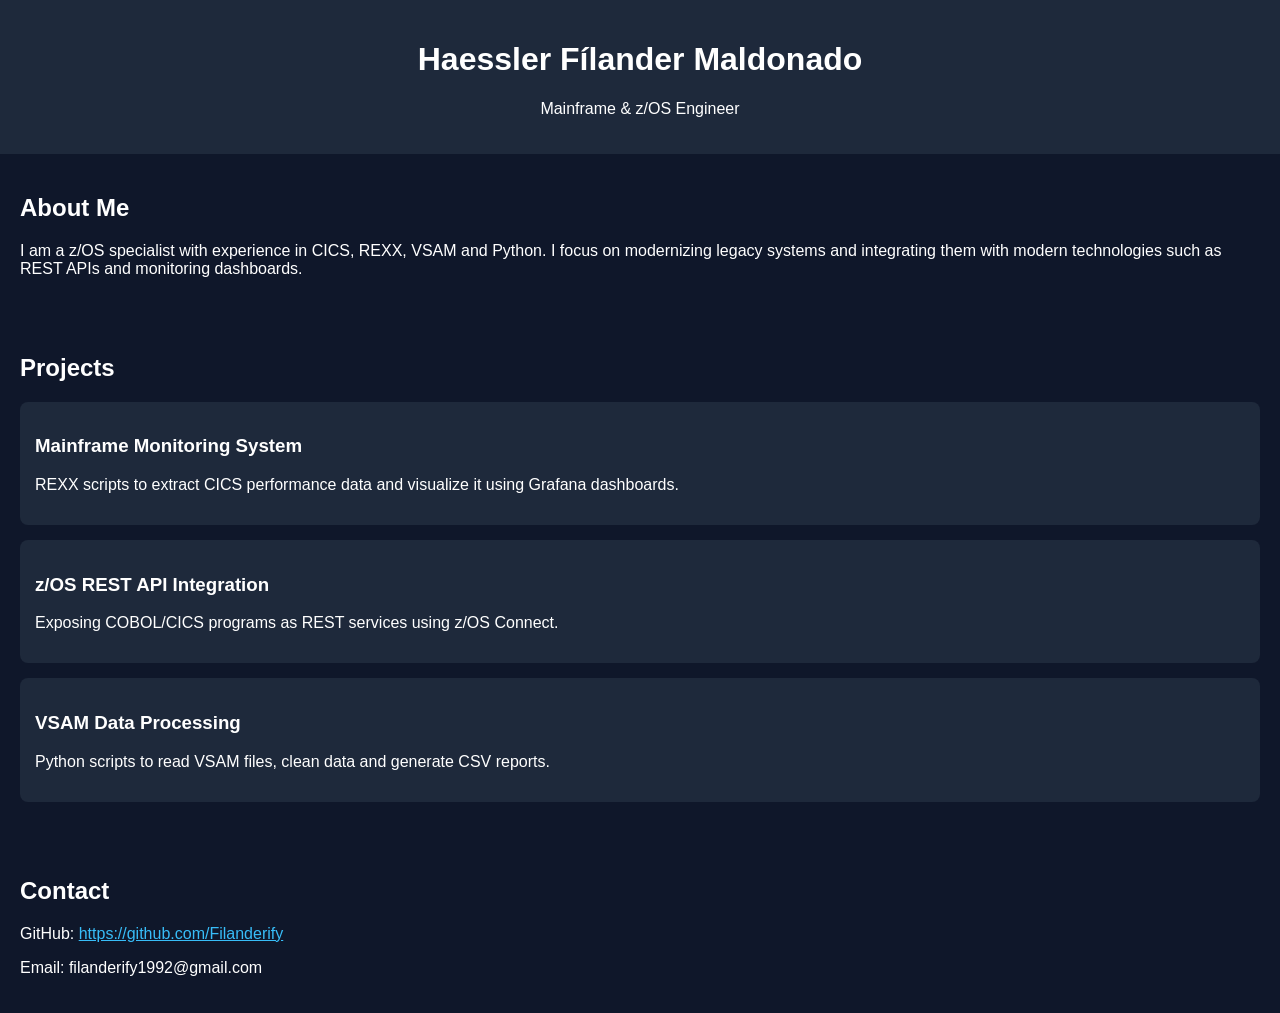
==== index.html @ f47b25b8 "First Version of portafilio" ====
<!DOCTYPE html>
<html lang="en">
<head>
  <meta charset="UTF-8">
  <title>Mainframe Portfolio</title>
  <link rel="stylesheet" href="style.css">
</head>
<body>

<header>
  <h1>Haessler Fílander Maldonado</h1>
  <p>Mainframe & z/OS Engineer</p>
</header>

<section>
  <h2>About Me</h2>
  <p>
    I am a z/OS specialist with experience in CICS, REXX, VSAM and Python. 
    I focus on modernizing legacy systems and integrating them with modern technologies such as REST APIs and monitoring dashboards.
  </p>
</section>

<section>
  <h2>Projects</h2>

  <div class="project">
    <h3>Mainframe Monitoring System</h3>
    <p>REXX scripts to extract CICS performance data and visualize it using Grafana dashboards.</p>
  </div>

  <div class="project">
    <h3>z/OS REST API Integration</h3>
    <p>Exposing COBOL/CICS programs as REST services using z/OS Connect.</p>
  </div>

  <div class="project">
    <h3>VSAM Data Processing</h3>
    <p>Python scripts to read VSAM files, clean data and generate CSV reports.</p>
  </div>
</section>

<section>
  <h2>Contact</h2>
  <p>GitHub: <a href="https://github.com/Filanderify">https://github.com/Filanderify</a></p>
  <p>Email: filanderify1992@gmail.com</p>
</section>

</body>
</html>
---- style.css ----
body {
  font-family: Arial, sans-serif;
  background: #0f172a;
  color: white;
  margin: 0;
}

header {
  background: #1e293b;
  padding: 20px;
  text-align: center;
}

section {
  padding: 20px;
}

.project {
  background: #1e293b;
  padding: 15px;
  margin-bottom: 15px;
  border-radius: 8px;
}
a {
  color: #38bdf8;
}
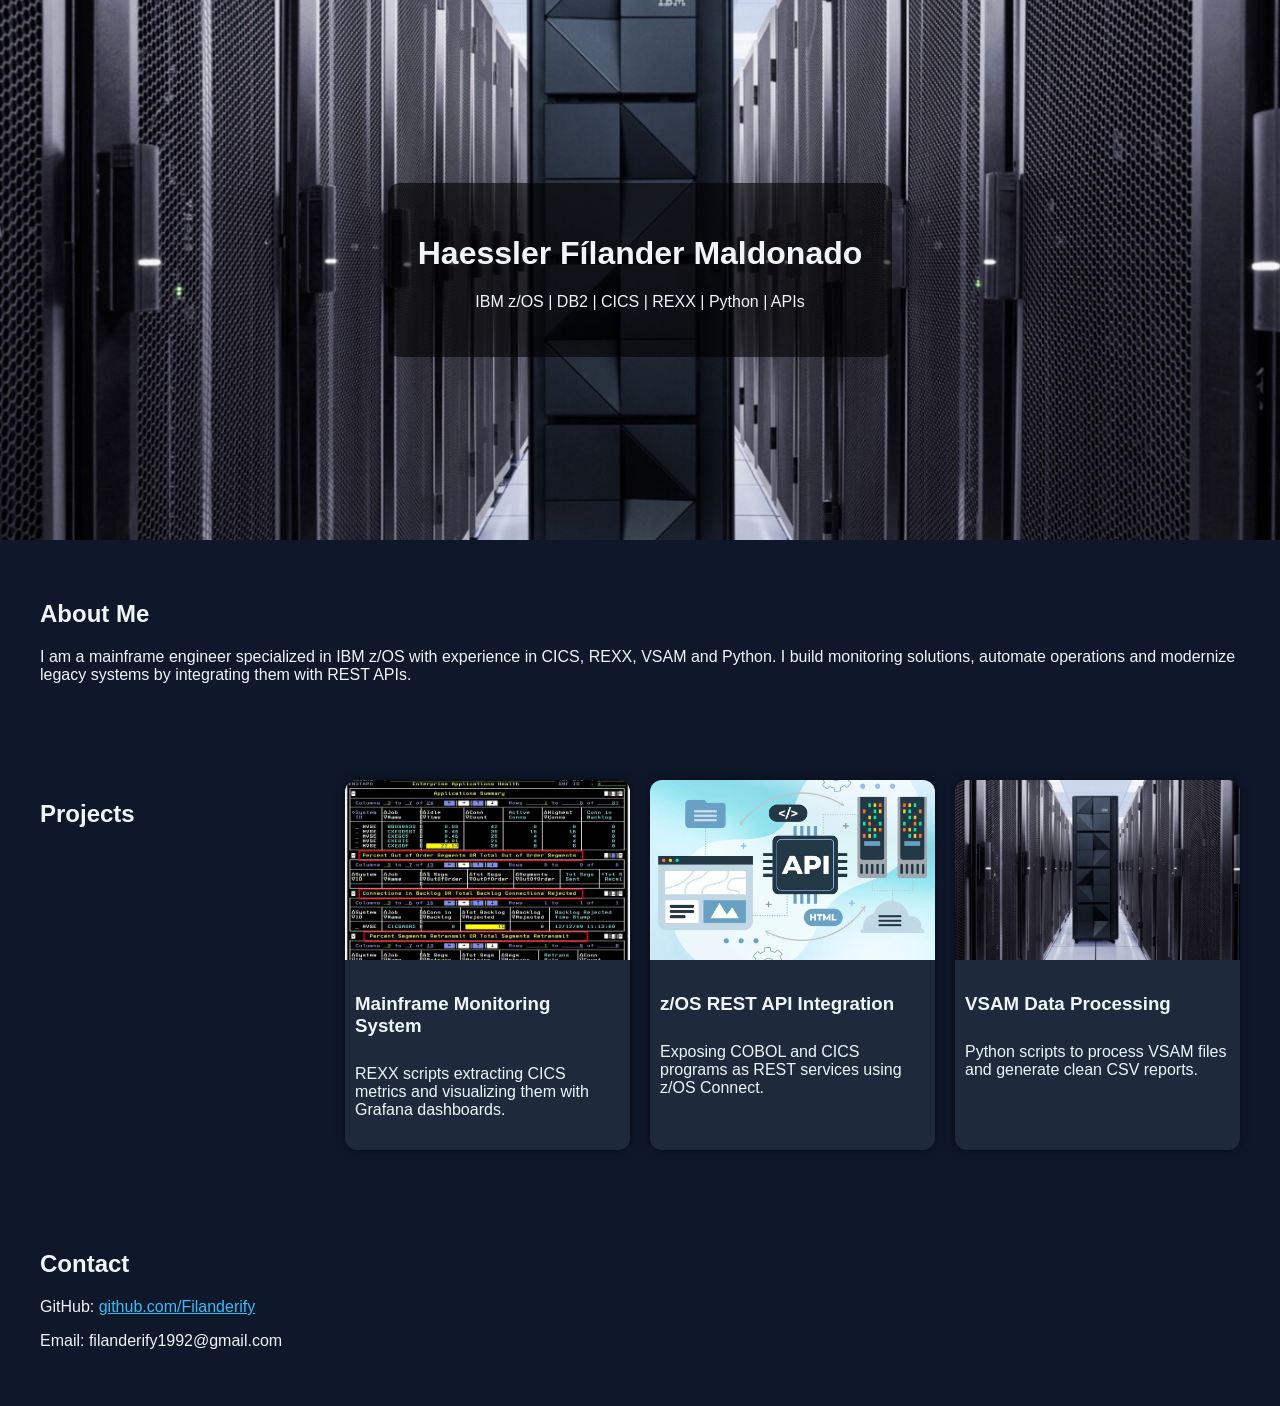
==== commit 4e2df035: "Improved design with images" ====
--- a/index.html
+++ b/index.html
@@ -1,47 +1,52 @@
 <!DOCTYPE html>
 <html lang="en">
 <head>
-  <meta charset="UTF-8">
-  <title>Mainframe Portfolio</title>
-  <link rel="stylesheet" href="style.css">
+<meta charset="UTF-8">
+<title>z/OS Engineer</title>
+<link rel="stylesheet" href="style.css">
 </head>
 <body>
 
-<header>
-  <h1>Haessler Fílander Maldonado</h1>
-  <p>Mainframe & z/OS Engineer</p>
+<header class="hero">
+  <div class="hero-text">
+    <h1>Haessler Fílander Maldonado</h1>
+    <p>IBM z/OS | DB2 | CICS | REXX | Python | APIs</p>
+  </div>
 </header>
 
-<section>
+<section class="about">
   <h2>About Me</h2>
   <p>
-    I am a z/OS specialist with experience in CICS, REXX, VSAM and Python. 
-    I focus on modernizing legacy systems and integrating them with modern technologies such as REST APIs and monitoring dashboards.
+    I am a mainframe engineer specialized in IBM z/OS with experience in CICS, REXX, VSAM and Python.
+    I build monitoring solutions, automate operations and modernize legacy systems by integrating them with REST APIs.
   </p>
 </section>
 
-<section>
+<section class="projects">
   <h2>Projects</h2>
 
-  <div class="project">
+  <div class="project-card">
+    <img src="img/monitoring.jpg" alt="Monitoring">
     <h3>Mainframe Monitoring System</h3>
-    <p>REXX scripts to extract CICS performance data and visualize it using Grafana dashboards.</p>
+    <p>REXX scripts extracting CICS metrics and visualizing them with Grafana dashboards.</p>
   </div>
 
-  <div class="project">
+  <div class="project-card">
+    <img src="img/api.jpg" alt="API">
     <h3>z/OS REST API Integration</h3>
-    <p>Exposing COBOL/CICS programs as REST services using z/OS Connect.</p>
+    <p>Exposing COBOL and CICS programs as REST services using z/OS Connect.</p>
   </div>
 
-  <div class="project">
+  <div class="project-card">
+    <img src="img/mainframe.jpg" alt="Mainframe">
     <h3>VSAM Data Processing</h3>
-    <p>Python scripts to read VSAM files, clean data and generate CSV reports.</p>
+    <p>Python scripts to process VSAM files and generate clean CSV reports.</p>
   </div>
 </section>
 
-<section>
+<section class="contact">
   <h2>Contact</h2>
-  <p>GitHub: <a href="https://github.com/Filanderify">https://github.com/Filanderify</a></p>
+  <p>GitHub: <a href="https://github.com/Filanderify">github.com/Filanderify</a></p>
   <p>Email: filanderify1992@gmail.com</p>
 </section>
 
--- a/style.css
+++ b/style.css
@@ -1,26 +1,56 @@
 body {
+  margin: 0;
   font-family: Arial, sans-serif;
   background: #0f172a;
-  color: white;
-  margin: 0;
+  color: #f1f5f9;
 }
 
-header {
-  background: #1e293b;
-  padding: 20px;
+.hero {
+  background: url("img/mainframe.jpg") center/cover no-repeat;
+  height: 60vh;
+  display: flex;
+  align-items: center;
+  justify-content: center;
+}
+
+.hero-text {
+  background: rgba(0,0,0,0.6);
+  padding: 30px;
+  border-radius: 12px;
   text-align: center;
 }
 
 section {
-  padding: 20px;
+  padding: 40px;
 }
 
-.project {
+.projects {
+  display: grid;
+  grid-template-columns: repeat(auto-fit, minmax(250px,1fr));
+  gap: 20px;
+}
+
+.project-card {
   background: #1e293b;
-  padding: 15px;
-  margin-bottom: 15px;
-  border-radius: 8px;
+  border-radius: 12px;
+  overflow: hidden;
+  box-shadow: 0 0 10px rgba(0,0,0,0.5);
 }
+
+.project-card img {
+  width: 100%;
+  height: 180px;
+  object-fit: cover;
+}
+
+.project-card h3 {
+  padding: 10px;
+}
+
+.project-card p {
+  padding: 0 10px 15px;
+}
+
 a {
   color: #38bdf8;
 }
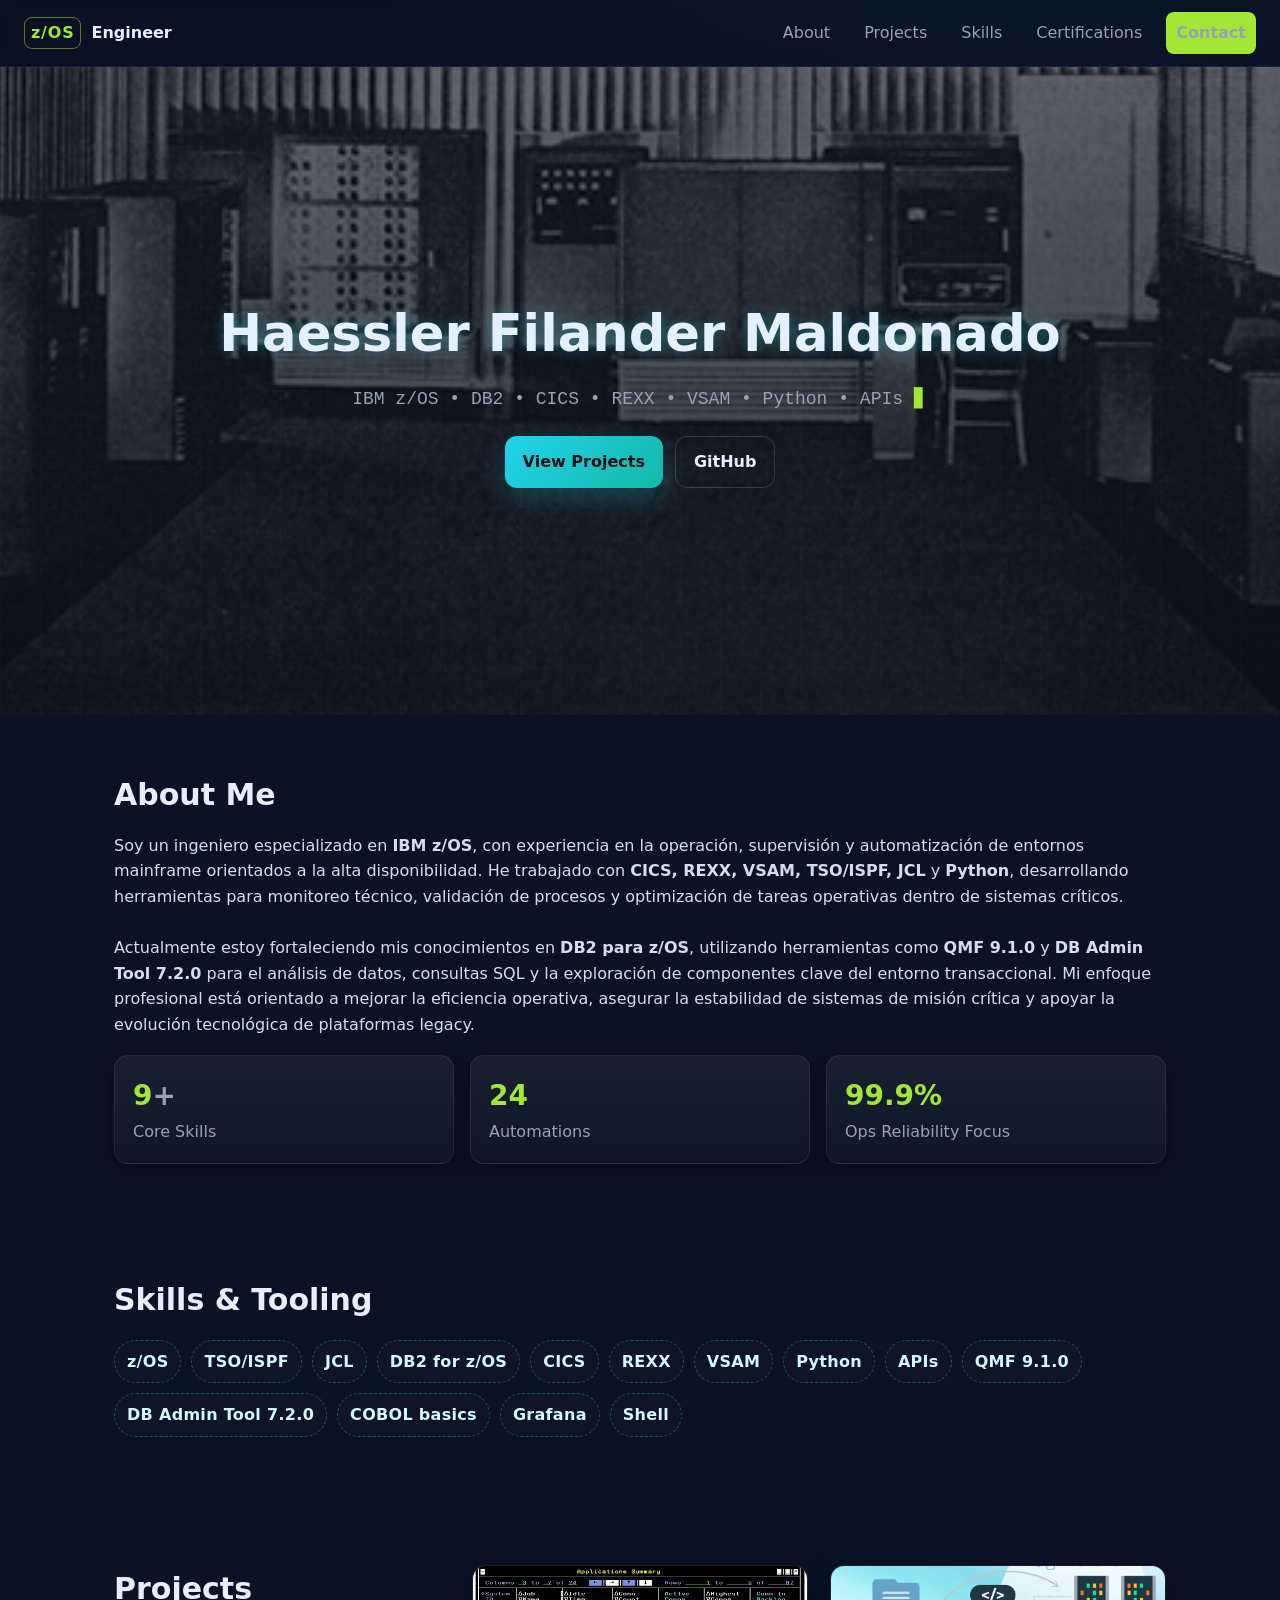
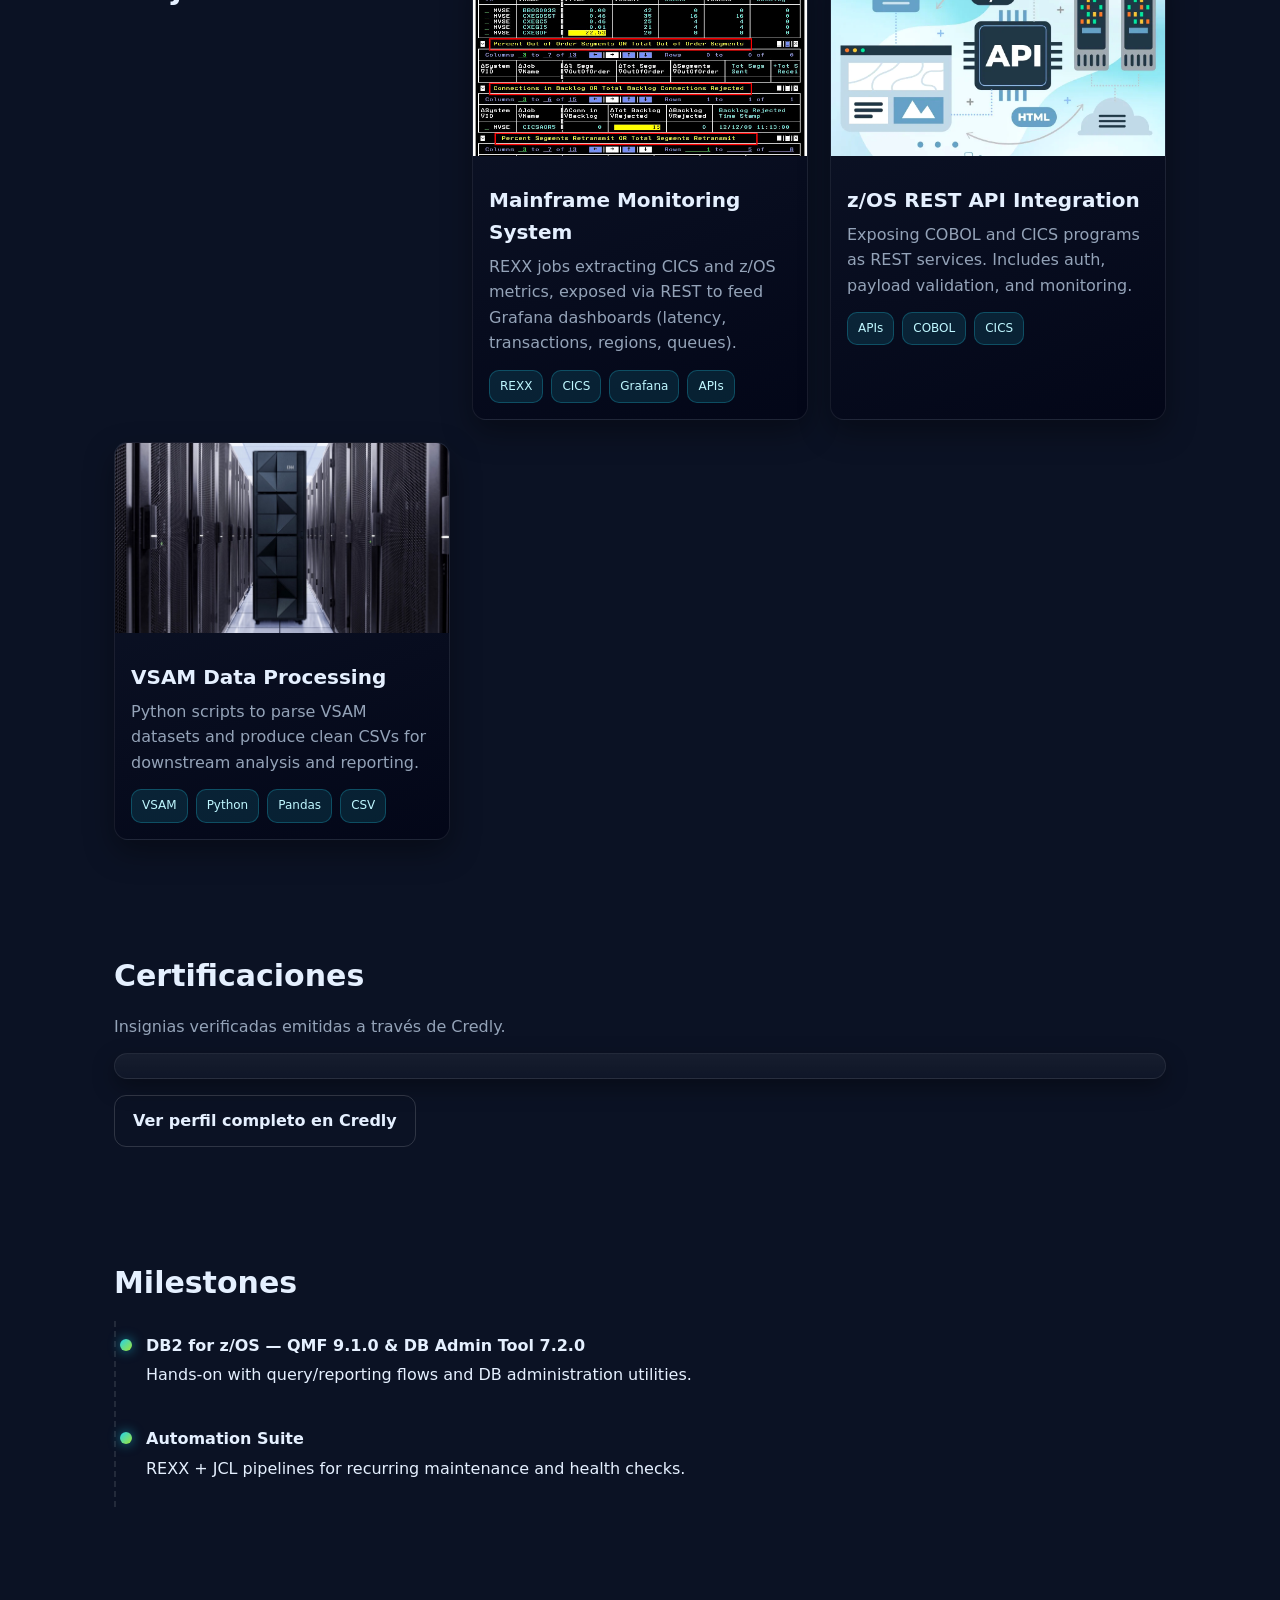
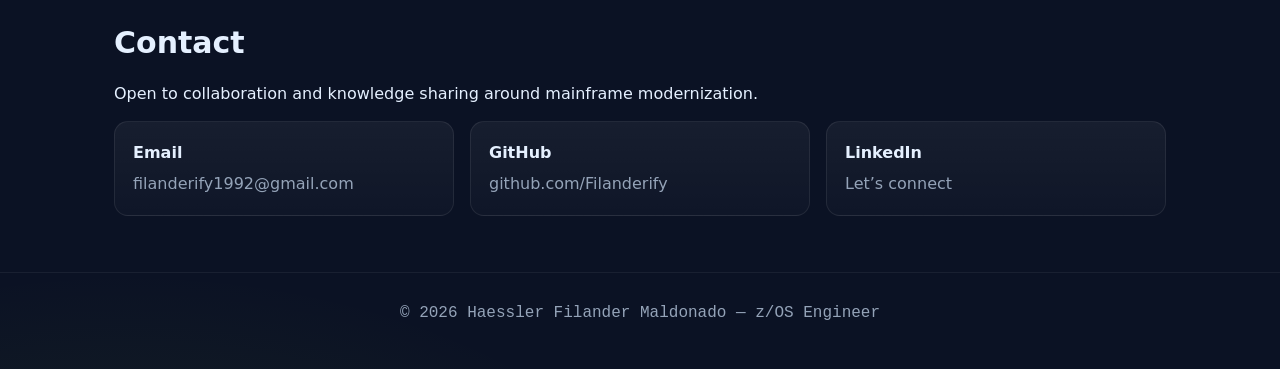
==== commit 904f2d80: "Improved design with images" ====
--- a/index.html
+++ b/index.html
@@ -1,54 +1,343 @@
 <!DOCTYPE html>
 <html lang="en">
 <head>
-<meta charset="UTF-8">
-<title>z/OS Engineer</title>
-<link rel="stylesheet" href="style.css">
+  <meta charset="UTF-8" />
+  <title>z/OS Engineer — Haessler Filander Maldonado</title>
+  <meta name="viewport" content="width=device-width, initial-scale=1" />
+  <meta name="description" content="Mainframe engineer specialized in IBM z/OS, DB2, CICS, REXX, VSAM and Python. Monitoring, automation and API-led modernization." />
+  <meta name="theme-color" content="#0b1224" />
+
+  <!-- Content Security Policy (para permitir Credly sin JS inline) -->
+  <meta http-equiv="Content-Security-Policy" content="
+    default-src 'self';
+    script-src 'self' https://cdn.credly.com;
+    img-src 'self' https://images.credly.com data:;
+    style-src 'self' 'unsafe-inline';
+    connect-src 'self' https://www.credly.com https://cdn.credly.com;
+    frame-src https://www.credly.com;
+  ">
+
+  <!-- Favicon / Icons -->
+  <link rel="icon" href="img/favicon.png" sizes="any">
+
+  <!-- Performance -->
+  <link rel="preload" href="img/mainframe-hero.jpg" as="image">
+  <link rel="stylesheet" href="style.css" />
+
+  <!-- Open Graph -->
+  <meta property="og:title" content="Portfolio — Haessler Filander Maldonado (z/OS Engineer)" />
+  <meta property="og:description" content="IBM z/OS | DB2 | CICS | REXX | Python | APIs — Monitoring, automation & modernization" />
+  <meta property="og:image" content="https://filanderify.github.io/img/og-cover.jpg" />
+  <meta property="og:image:width" content="1200" />
+  <meta property="og:image:height" content="630" />
+  <meta property="og:type" content="website" />
+  <meta property="og:url" content="https://filanderify.github.io/" />
+
+  <!-- Twitter -->
+  <meta name="twitter:card" content="summary_large_image" />
+  <meta name="twitter:title" content="Portfolio — Haessler Filander Maldonado (z/OS Engineer)" />
+  <meta name="twitter:description" content="IBM z/OS | DB2 | CICS | REXX | Python | APIs — Monitoring, automation & modernization" />
+  <meta name="twitter:image" content="https://filanderify.github.io/img/og-cover.jpg" />
 </head>
 <body>
 
-<header class="hero">
-  <div class="hero-text">
-    <h1>Haessler Fílander Maldonado</h1>
-    <p>IBM z/OS | DB2 | CICS | REXX | Python | APIs</p>
-  </div>
-</header>
-
-<section class="about">
-  <h2>About Me</h2>
-  <p>
-    I am a mainframe engineer specialized in IBM z/OS with experience in CICS, REXX, VSAM and Python.
-    I build monitoring solutions, automate operations and modernize legacy systems by integrating them with REST APIs.
-  </p>
-</section>
-
-<section class="projects">
-  <h2>Projects</h2>
-
-  <div class="project-card">
-    <img src="img/monitoring.jpg" alt="Monitoring">
-    <h3>Mainframe Monitoring System</h3>
-    <p>REXX scripts extracting CICS metrics and visualizing them with Grafana dashboards.</p>
-  </div>
-
-  <div class="project-card">
-    <img src="img/api.jpg" alt="API">
-    <h3>z/OS REST API Integration</h3>
-    <p>Exposing COBOL and CICS programs as REST services using z/OS Connect.</p>
-  </div>
-
-  <div class="project-card">
-    <img src="img/mainframe.jpg" alt="Mainframe">
-    <h3>VSAM Data Processing</h3>
-    <p>Python scripts to process VSAM files and generate clean CSV reports.</p>
-  </div>
-</section>
-
-<section class="contact">
-  <h2>Contact</h2>
-  <p>GitHub: <a href="https://github.com/Filanderify">github.com/Filanderify</a></p>
-  <p>Email: filanderify1992@gmail.com</p>
-</section>
-
+  <!-- Skip link for accessibility -->
+  <a class="skip-link" href="#main">Skip to content</a>
+
+  <!-- Navigation -->
+  <header class="topbar" role="banner" aria-label="Primary">
+    <a class="brand" href="#home">
+      <span class="brand-mark">z/OS</span>
+      <span class="brand-text">Engineer</span>
+    </a>
+    <nav class="nav" aria-label="Main">
+      <a href="#about">About</a>
+      <a href="#projects">Projects</a>
+      <a href="#skills">Skills</a>
+      <a href="#certs">Certifications</a>
+      <a href="#contact" class="btn btn-accent">Contact</a>
+    </nav>
+  </header>
+
+  <!-- Hero -->
+  <section id="home" class="hero" role="region" aria-label="Hero">
+    <div class="hero-overlay"></div>
+    <div class="hero-inner">
+      <h1 class="glow">Haessler Filander Maldonado</h1>
+      <p class="subtitle mono">
+        IBM z/OS • DB2 • CICS • REXX • VSAM • Python • APIs
+        <span class="cursor" aria-hidden="true">▋</span>
+      </p>
+      <div class="hero-ctas">
+        <a href="#projects" class="btn btn-primary">View Projects</a>
+        <a href="https://github.com/Filanderify" class="btn btn-ghost" target="_blank" rel="noopener">GitHub</a>
+      </div>
+    </div>
+    <div class="grid-overlay" aria-hidden="true"></div>
+  </section>
+
+  <main id="main">
+    <!-- About -->
+    <section id="about" class="wrap about" role="region" aria-labelledby="about-title">
+      <h2 id="about-title">About Me</h2>
+      <p>
+        Soy un ingeniero especializado en <strong>IBM z/OS</strong>, con experiencia en la operación,
+        supervisión y automatización de entornos mainframe orientados a la alta disponibilidad.
+        He trabajado con <strong>CICS, REXX, VSAM, TSO/ISPF, JCL</strong> y <strong>Python</strong>,
+        desarrollando herramientas para monitoreo técnico, validación de procesos y optimización de
+        tareas operativas dentro de sistemas críticos.
+        <br><br>
+        Actualmente estoy fortaleciendo mis conocimientos en <strong>DB2 para z/OS</strong>, utilizando
+        herramientas como <strong>QMF 9.1.0</strong> y <strong>DB Admin Tool 7.2.0</strong> para el análisis de datos,
+        consultas SQL y la exploración de componentes clave del entorno transaccional.
+        Mi enfoque profesional está orientado a mejorar la eficiencia operativa, asegurar la
+        estabilidad de sistemas de misión crítica y apoyar la evolución tecnológica de plataformas legacy.
+      </p>
+
+      <div class="stats">
+        <div class="stat-card">
+          <span class="stat-value">9<span class="stat-plus">+</span></span>
+          <span class="stat-label">Core Skills</span>
+        </div>
+        <div class="stat-card">
+          <span class="stat-value">24</span>
+          <span class="stat-label">Automations</span>
+        </div>
+        <div class="stat-card">
+          <span class="stat-value">99.9%</span>
+          <span class="stat-label">Ops Reliability Focus</span>
+        </div>
+      </div>
+    </section>
+
+    <!-- Skills -->
+    <section id="skills" class="wrap skills" aria-labelledby="skills-title">
+      <h2 id="skills-title">Skills &amp; Tooling</h2>
+      <ul class="tags">
+        <li>z/OS</li><li>TSO/ISPF</li><li>JCL</li><li>DB2 for z/OS</li><li>CICS</li>
+        <li>REXX</li><li>VSAM</li><li>Python</li><li>APIs</li>
+        <li>QMF 9.1.0</li><li>DB Admin Tool 7.2.0</li><li>COBOL basics</li>
+        <li>Grafana</li><li>Shell</li>
+      </ul>
+    </section>
+
+    <!-- Projects -->
+    <section id="projects" class="wrap projects" aria-labelledby="projects-title">
+      <h2 id="projects-title">Projects</h2>
+
+      <article class="project-card">
+        <picture>
+          <img src="img/monitoring.jpg" alt="Mainframe monitoring dashboard" loading="lazy" />
+        </picture>
+        <div class="project-body">
+          <h3>Mainframe Monitoring System</h3>
+          <p>REXX jobs extracting CICS and z/OS metrics, exposed via REST to feed Grafana dashboards (latency, transactions, regions, queues).</p>
+          <div class="chips">
+            <span>REXX</span><span>CICS</span><span>Grafana</span><span>APIs</span>
+          </div>
+        </div>
+      </article>
+
+      <article class="project-card">
+        <picture>
+          <img src="img/api.jpg" alt="API integration diagram" loading="lazy" />
+        </picture>
+        <div class="project-body">
+          <h3>z/OS REST API Integration</h3>
+          <p>Exposing COBOL and CICS programs as REST services. Includes auth, payload validation, and monitoring.</p>
+          <div class="chips">
+            <span>APIs</span><span>COBOL</span><span>CICS</span>
+          </div>
+        </div>
+      </article>
+
+      <article class="project-card">
+        <picture>
+          <img src="img/mainframe.jpg" alt="VSAM data processing" loading="lazy" />
+        </picture>
+        <div class="project-body">
+          <h3>VSAM Data Processing</h3>
+          <p>Python scripts to parse VSAM datasets and produce clean CSVs for downstream analysis and reporting.</p>
+          <div class="chips">
+            <span>VSAM</span><span>Python</span><span>Pandas</span><span>CSV</span>
+          </div>
+        </div>
+      </article>
+    </section>
+
+    <!-- Certifications / Credly -->
+    <section id="certs" class="wrap certs" aria-labelledby="certs-title">
+      <h2 id="certs-title">Certificaciones</h2>
+      <p class="muted">Insignias verificadas emitidas a través de Credly.</p>
+
+      <div class="badges-grid">
+        <div class="badge-card">
+          <div
+            data-iframe-width="250"
+            data-iframe-height="250"
+            data-share-badge-id="26039266-7467-46a5-8102-0bf66f5fe2bc"
+            data-share-badge-host="https://www.credly.com">
+          </div>
+          <div
+            data-iframe-width="250"
+            data-iframe-height="250"
+            data-share-badge-id="2d783815-cc7c-4aec-9ec8-7c9476ea727c"
+            data-share-badge-host="https://www.credly.com">
+          </div>
+          <div
+            data-iframe-width="250"
+            data-iframe-height="250"
+            data-share-badge-id="d8d8d594-6a1a-4933-ad35-9ad1c9253a0e"
+            data-share-badge-host="https://www.credly.com">
+          </div>
+          <div
+            data-iframe-width="250"
+            data-iframe-height="250"
+            data-share-badge-id="210da61c-5553-40bc-9bdd-3958bbc4064b"
+            data-share-badge-host="https://www.credly.com">
+          </div>
+          <div
+            data-iframe-width="250"
+            data-iframe-height="250"
+            data-share-badge-id="957beca4-cfba-4289-a5f6-92af224422c4"
+            data-share-badge-host="https://www.credly.com">
+          </div>
+          <div
+            data-iframe-width="250"
+            data-iframe-height="250"
+            data-share-badge-id="615b6f06-6693-4c91-b314-df0e986981f1"
+            data-share-badge-host="https://www.credly.com">
+          </div>
+          <div
+            data-iframe-width="250"
+            data-iframe-height="250"
+            data-share-badge-id="4b025c1c-e197-40c3-adc2-dcf0314de710"
+            data-share-badge-host="https://www.credly.com">
+          </div>
+          <div
+            data-iframe-width="250"
+            data-iframe-height="250"
+            data-share-badge-id="2d1e88e0-37f8-4267-8336-f1a0eddbf455"
+            data-share-badge-host="https://www.credly.com">
+          </div>
+          <div
+            data-iframe-width="250"
+            data-iframe-height="250"
+            data-share-badge-id="7a1fc7a8-ca58-4646-abbe-a35dd66f57e6"
+            data-share-badge-host="https://www.credly.com">
+          </div>
+          <div
+            data-iframe-width="250"
+            data-iframe-height="250"
+            data-share-badge-id="19a61e44-6851-4711-a963-86ef140b0fae"
+            data-share-badge-host="https://www.credly.com">
+          </div>
+          <div
+            data-iframe-width="250"
+            data-iframe-height="250"
+            data-share-badge-id="edec0023-74bf-4205-a2e7-1c0df0220399"
+            data-share-badge-host="https://www.credly.com">
+          </div>
+          <div
+            data-iframe-width="250"
+            data-iframe-height="250"
+            data-share-badge-id="86bd73cc-0772-4935-bd3d-a9a0f72d8079"
+            data-share-badge-host="https://www.credly.com">
+          </div>
+          <div
+            data-iframe-width="250"
+            data-iframe-height="250"
+            data-share-badge-id="4990d133-6494-4b3c-bab4-158fad2646c4"
+            data-share-badge-host="https://www.credly.com">
+          </div>
+          <div
+            data-iframe-width="250"
+            data-iframe-height="250"
+            data-share-badge-id="ee2881b1-b11c-4b0a-b989-565d84f99916"
+            data-share-badge-host="https://www.credly.com">
+          </div>
+          <div
+            data-iframe-width="250"
+            data-iframe-height="250"
+            data-share-badge-id="d9175a59-04c3-4a74-81f8-6f15f36eaa2a"
+            data-share-badge-host="https://www.credly.com">
+          </div>
+          <div
+            data-iframe-width="250"
+            data-iframe-height="250"
+            data-share-badge-id="73233484-d2af-4b5e-b0c1-c4a534f78a08"
+            data-share-badge-host="https://www.credly.com">
+          </div>
+          <div
+            data-iframe-width="250"
+            data-iframe-height="250"
+            data-share-badge-id="5ef76fa8-c8af-4fc6-aef5-becb900485e1"
+            data-share-badge-host="https://www.credly.com">
+          </div>
+
+        </div>
+      </div>
+
+      <div class="center" style="margin-top:16px">
+        <a class="btn btn-ghost" href="https://www.credly.com/users/filanderify" target="_blank" rel="noopener">
+          Ver perfil completo en Credly
+        </a>
+      </div>
+    </section>
+
+    <!-- Timeline -->
+    <section class="wrap timeline" aria-labelledby="timeline-title">
+      <h2 id="timeline-title">Milestones</h2>
+      <ol class="milestones">
+        <li>
+          <span class="dot"></span>
+          <div>
+            <h4>DB2 for z/OS — QMF 9.1.0 &amp; DB Admin Tool 7.2.0</h4>
+            <p>Hands-on with query/reporting flows and DB administration utilities.</p>
+          </div>
+        </li>
+        <li>
+          <span class="dot"></span>
+          <div>
+            <h4>Automation Suite</h4>
+            <p>REXX + JCL pipelines for recurring maintenance and health checks.</p>
+          </div>
+        </li>
+      </ol>
+    </section>
+
+    <!-- Contact -->
+    <section id="contact" class="wrap contact" aria-labelledby="contact-title">
+      <h2 id="contact-title">Contact</h2>
+      <p>Open to collaboration and knowledge sharing around mainframe modernization.</p>
+
+      <div class="contact-grid">
+        <a class="contact-card" href="mailto:filanderify1992@gmail.com" aria-label="Send email to filanderify1992@gmail.com">
+          <span class="contact-title">Email</span>
+          <span class="contact-sub">filanderify1992@gmail.com</span>
+        </a>
+
+        <a class="contact-card" href="https://github.com/Filanderify" target="_blank" rel="noopener">
+          <span class="contact-title">GitHub</span>
+          <span class="contact-sub">github.com/Filanderify</span>
+        </a>
+
+        <a class="contact-card" href="https://www.linkedin.com/in/filanderify/" target="_blank" rel="noopener">
+          <span class="contact-title">LinkedIn</span>
+          <span class="contact-sub">Let’s connect</span>
+        </a>
+      </div>
+    </section>
+  </main>
+
+  <footer class="footer">
+    <p class="mono">© <span id="year"></span> Haessler Filander Maldonado — z/OS Engineer</p>
+  </footer>
+
+  <!-- Tu JS sin inline (compatible con CSP) -->
+  <script src="app.js"></script>
+
+  <!-- Script oficial de Credly: cargar SOLO una vez, al final -->
+  <script type="text/javascript" async src="https://cdn.credly.com/assets/utilities/embed.js"></script>
 </body>
 </html>
--- a/style.css
+++ b/style.css
@@ -1,56 +1,196 @@
-body {
-  margin: 0;
-  font-family: Arial, sans-serif;
-  background: #0f172a;
-  color: #f1f5f9;
+/* ===== Base ===== */
+:root{
+  --bg: #0b1224;         /* deep space */
+  --panel: #0f172a;      /* slate-900 */
+  --card: #111827;       /* gray-900 */
+  --text: #e5f0ff;
+  --muted: #94a3b8;
+  --accent: #22d3ee;     /* cyan-400 */
+  --accent-2: #14b8a6;   /* teal-500 */
+  --lime: #a3e635;       /* 3270 green */
+  --shadow: rgba(0,0,0,.35);
+  --radius: 14px;
 }
 
-.hero {
-  background: url("img/mainframe.jpg") center/cover no-repeat;
-  height: 60vh;
-  display: flex;
-  align-items: center;
-  justify-content: center;
+*{box-sizing:border-box}
+html,body{margin:0;padding:0}
+body{
+  font-family: system-ui, -apple-system, Segoe UI, Roboto, Ubuntu, Cantarell, Noto Sans, Arial, "Helvetica Neue", sans-serif;
+  background: radial-gradient(1200px 800px at 80% -10%, rgba(34,211,238,.15), transparent 70%),
+              radial-gradient(1000px 700px at 10% 110%, rgba(163,230,53,.12), transparent 65%),
+              var(--bg);
+  color: var(--text);
+  line-height: 1.6;
 }
 
-.hero-text {
-  background: rgba(0,0,0,0.6);
-  padding: 30px;
-  border-radius: 12px;
-  text-align: center;
+/* monospace flavor */
+.mono{font-family: ui-monospace, SFMono-Regular, Menlo, Monaco, Consolas, "Liberation Mono", "Courier New", monospace}
+
+/* ===== Skip link ===== */
+.skip-link{
+  position:absolute; left:-9999px; top:auto; width:1px; height:1px; overflow:hidden;
+}
+.skip-link:focus{
+  left:12px; top:12px; width:auto; height:auto; padding:8px 12px;
+  background:#000; color:#fff; border-radius:8px; z-index:1000;
 }
 
-section {
-  padding: 40px;
+/* ===== Topbar ===== */
+.topbar{
+  position:sticky; top:0; z-index:50;
+  display:flex; align-items:center; justify-content:space-between;
+  padding: 12px 24px;
+  background: rgba(11, 18, 36, .6);
+  backdrop-filter: blur(8px);
+  border-bottom: 1px solid rgba(255,255,255,.06);
+}
+.brand{display:flex; gap:10px; align-items:baseline; text-decoration:none}
+.brand:hover .brand-text{opacity:.95}
+.brand-mark{
+  color: var(--lime); font-weight:900; letter-spacing:.8px;
+  border:1px solid rgba(163,230,53,.5); padding:2px 6px; border-radius:8px;
+}
+.brand-text{color:var(--text); font-weight:700}
+.nav{display:flex; gap:14px}
+.nav a{color:var(--muted); text-decoration:none; padding:8px 10px; border-radius:8px}
+.nav a:hover,.nav a:focus{color:var(--text); background:rgba(255,255,255,.06); outline:none}
+
+/* ===== Buttons ===== */
+.btn{display:inline-flex; gap:8px; align-items:center; padding:12px 18px; border-radius:12px; text-decoration:none; font-weight:600}
+.btn-primary{background:linear-gradient(135deg, var(--accent), var(--accent-2)); color:#051016; box-shadow:0 10px 30px rgba(34,211,238,.25)}
+.btn-primary:hover{filter:brightness(1.08)}
+.btn-ghost{color:var(--text); border:1px solid rgba(255,255,255,.15)}
+.btn-ghost:hover{background:rgba(255,255,255,.06)}
+.btn-accent{color:#051016; background:var(--lime)}
+
+/* ===== Hero ===== */
+.hero{
+  position:relative;
+  min-height: 72vh;
+  display:grid; place-items:center;
+  background: #0a0f1e url("img/mainframe-hero.jpg") center/cover no-repeat;
+  overflow:hidden;
+}
+.hero-overlay{
+  position:absolute; inset:0;
+  background: linear-gradient(to bottom, rgba(5,10,20,.6), rgba(5,10,20,.85));
+}
+.grid-overlay{
+  position:absolute; inset:0; opacity:.18; mix-blend:screen;
+  background-image:
+    linear-gradient(rgba(34,211,238,.15) 1px, transparent 1px),
+    linear-gradient(90deg, rgba(34,211,238,.15) 1px, transparent 1px);
+  background-size: 40px 40px;
+  pointer-events:none;
+}
+.hero-inner{position:relative; z-index:1; text-align:center; max-width: 980px; padding: 0 20px}
+.hero h1{font-size: clamp(28px, 4vw, 56px); margin:0 0 10px}
+.subtitle{font-size: clamp(14px,1.6vw,18px); color:var(--muted)}
+.cursor{color:var(--lime); animation: blink 1.1s steps(2,end) infinite}
+.glow{text-shadow:0 0 14px rgba(34,211,238,.35)}
+.hero-ctas{margin-top:22px; display:flex; gap:12px; justify-content:center}
+@keyframes blink{50%{opacity:0}}
+
+/* ===== Wrappers ===== */
+.wrap{max-width:1100px; margin:0 auto; padding:56px 24px}
+h2{font-size: clamp(22px, 2.4vw, 30px); margin:0 0 14px}
+p{margin:0 0 14px}
+
+/* ===== About / Stats ===== */
+.about p{color:var(--text); opacity:.92}
+.stats{display:grid; grid-template-columns: repeat(auto-fit, minmax(180px,1fr)); gap:16px; margin-top:18px}
+.stat-card{
+  border-radius: var(--radius);
+  background: linear-gradient(180deg, rgba(255,255,255,.06), rgba(255,255,255,.02));
+  border:1px solid rgba(255,255,255,.08);
+  padding:18px;
+  box-shadow:0 6px 18px var(--shadow);
+}
+.stat-value{font-size:28px; font-weight:800; color:var(--lime)}
+.stat-plus{color:var(--muted); font-weight:700}
+.stat-label{display:block; color:var(--muted)}
+
+/* ===== Skills ===== */
+.skills .tags{display:flex; flex-wrap:wrap; gap:10px; padding:0; list-style:none}
+.skills .tags li{
+  padding:8px 12px; border-radius:999px; border:1px dashed rgba(34,211,238,.35);
+  background: rgba(17,24,39,.7); color:#d2f7ff; font-weight:600; letter-spacing:.3px
 }
 
-.projects {
-  display: grid;
-  grid-template-columns: repeat(auto-fit, minmax(250px,1fr));
-  gap: 20px;
+/* ===== Projects ===== */
+.projects{display:grid; grid-template-columns: repeat(auto-fit, minmax(280px, 1fr)); gap:22px}
+.project-card{
+  display:flex; flex-direction:column; border-radius: var(--radius); overflow:hidden;
+  background: linear-gradient(160deg, rgba(15,23,42,.9), rgba(2,6,23,.9));
+  border: 1px solid rgba(255,255,255,.08);
+  box-shadow: 0 12px 30px var(--shadow);
+  transition: transform .25s ease, box-shadow .25s ease;
+}
+.project-card:hover{transform: translateY(-4px); box-shadow:0 18px 40px rgba(0,0,0,.45)}
+.project-card img{width:100%; height:190px; object-fit:cover; filter:saturate(1.05) contrast(1.02)}
+.project-body{padding:16px}
+.project-body h3{margin:4px 0 6px; font-size:20px}
+.project-body p{color:var(--muted)}
+.chips{margin-top:10px; display:flex; gap:8px; flex-wrap:wrap}
+.chips span{
+  font-size:12px; padding:6px 10px; border-radius:10px;
+  background:rgba(34,211,238,.12); color:#bff7ff; border:1px solid rgba(34,211,238,.25)
 }
 
-.project-card {
-  background: #1e293b;
-  border-radius: 12px;
-  overflow: hidden;
-  box-shadow: 0 0 10px rgba(0,0,0,0.5);
+/* ===== Certs / Badges (Credly) ===== */
+.certs .muted{color:var(--muted)}
+.badges-grid{
+  display:grid;
+  grid-template-columns: repeat(auto-fit, minmax(270px, 1fr));
+  gap:18px; margin-top:12px;
+}
+.badge-card{
+  background: linear-gradient(180deg, rgba(255,255,255,.05), rgba(255,255,255,.02));
+  border:1px solid rgba(255,255,255,.08);
+  border-radius: var(--radius);
+  padding:12px;
+  box-shadow: 0 8px 22px var(--shadow);
 }
 
-.project-card img {
-  width: 100%;
-  height: 180px;
-  object-fit: cover;
+/* ===== Timeline ===== */
+.timeline{position:relative}
+.milestones{list-style:none; padding:0; margin:10px 0 0; border-left:2px dashed rgba(255,255,255,.1)}
+.milestones li{position:relative; margin-left:14px; padding:12px 0 12px 16px}
+.milestones h4{margin:0 0 4px}
+.dot{
+  position:absolute; left:-10px; top:18px; width:12px; height:12px; border-radius:50%;
+  background:linear-gradient(135deg, var(--accent), var(--lime)); box-shadow:0 0 12px rgba(34,211,238,.6)
 }
 
-.project-card h3 {
-  padding: 10px;
+/* ===== Contact ===== */
+.contact-grid{
+  display:grid; grid-template-columns:repeat(auto-fit, minmax(240px,1fr)); gap:16px; margin-top:14px
+}
+.contact-card{
+  display:flex; flex-direction:column; gap:6px; text-decoration:none; color:var(--text);
+  background: linear-gradient(180deg, rgba(255,255,255,.05), rgba(255,255,255,.02));
+  border:1px solid rgba(255,255,255,.08); border-radius: var(--radius); padding:18px;
+}
+.contact-card:hover{background:rgba(255,255,255,.08)}
+.contact-title{font-weight:800}
+.contact-sub{color:var(--muted)}
+
+/* ===== Footer ===== */
+.footer{padding:28px 24px; text-align:center; color:var(--muted); border-top:1px solid rgba(255,255,255,.06)}
+
+/* ===== Focus visibility ===== */
+a, button, .contact-card, .project-card {outline:none}
+a:focus-visible,.btn:focus-visible,.contact-card:focus-visible,.project-card:focus-visible{
+  box-shadow:0 0 0 3px rgba(34,211,238,.4), 0 0 0 6px rgba(20,184,166,.25);
+  border-radius:12px;
 }
 
-.project-card p {
-  padding: 0 10px 15px;
+/* ===== Reduced motion ===== */
+.reduce-motion *{animation:none !important; transition:none !important}
+
+/* ===== Small screens tweaks ===== */
+@media (max-width: 480px){
+  .nav { display:none; } /* simplifica topbar en móviles muy pequeños */
+  .hero { min-height: 68vh; }
+  .project-card img{ height: 160px; }
 }
-
-a {
-  color: #38bdf8;
-}
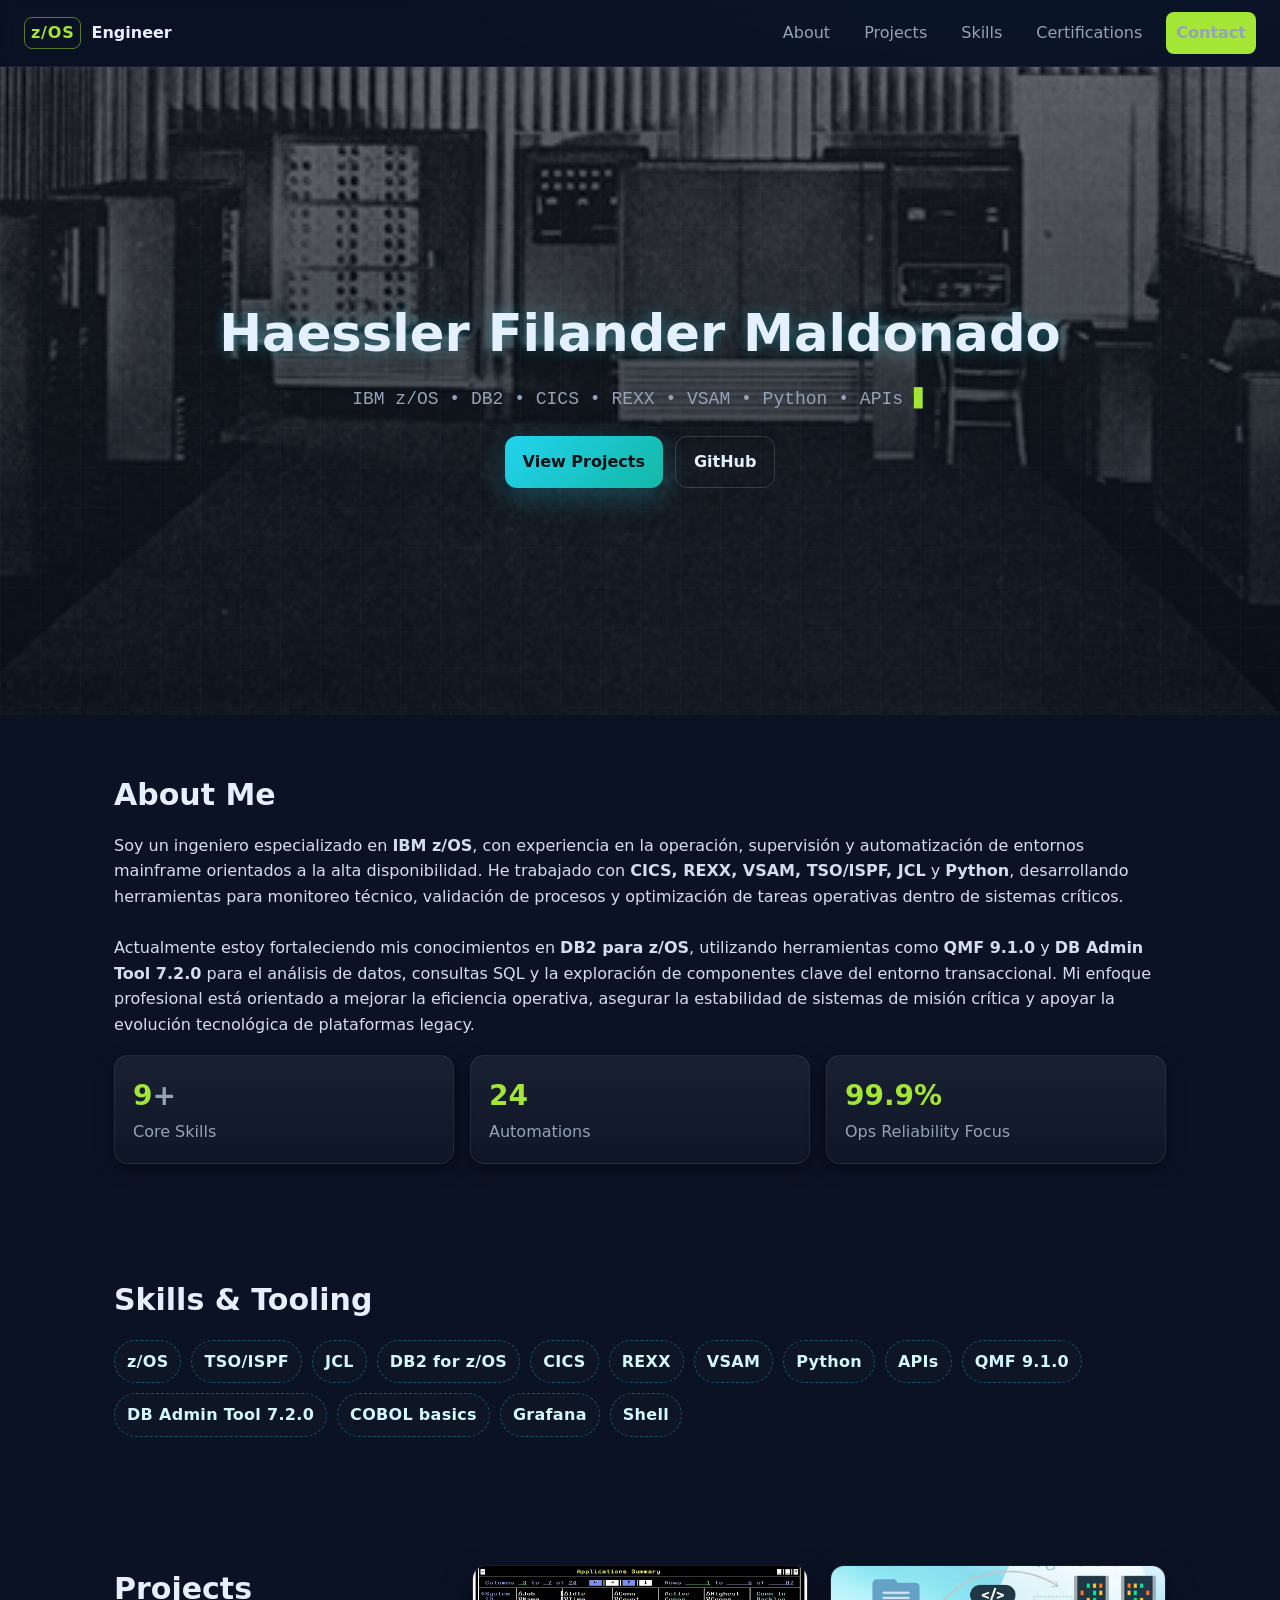
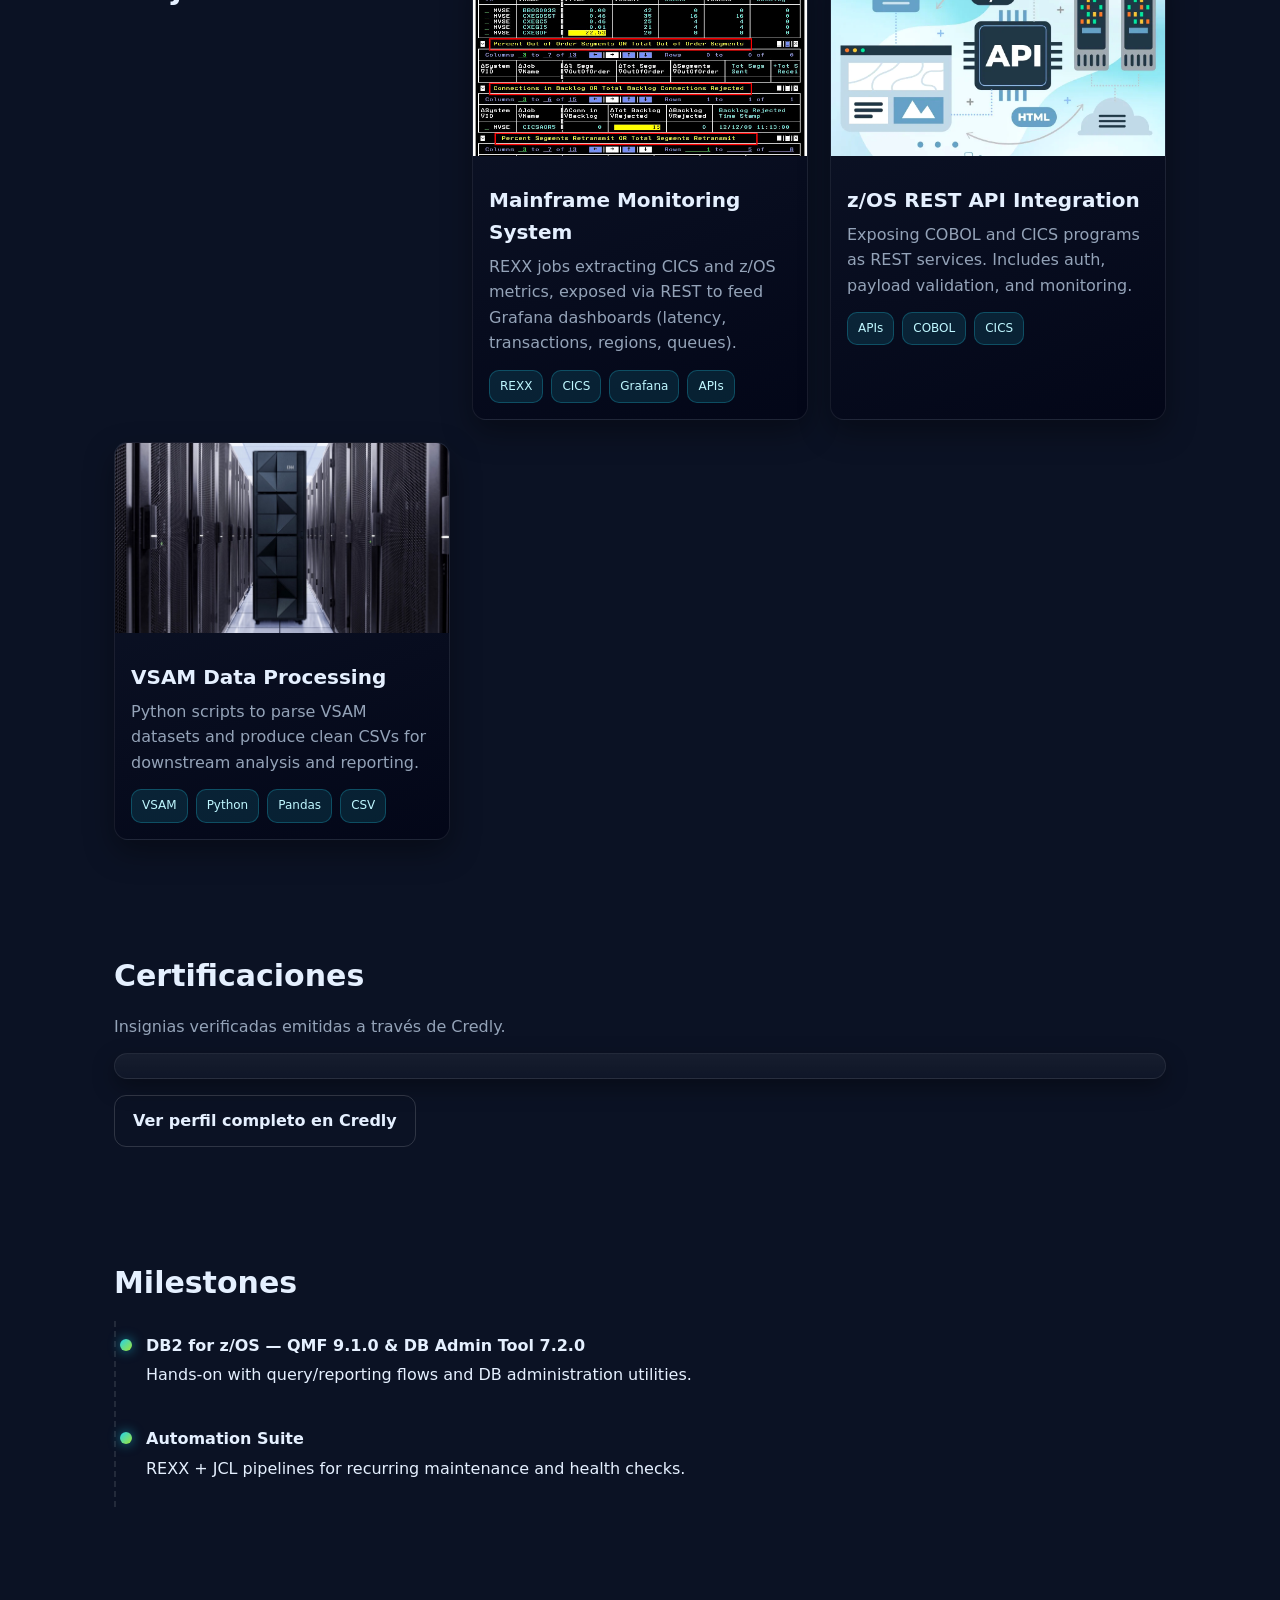
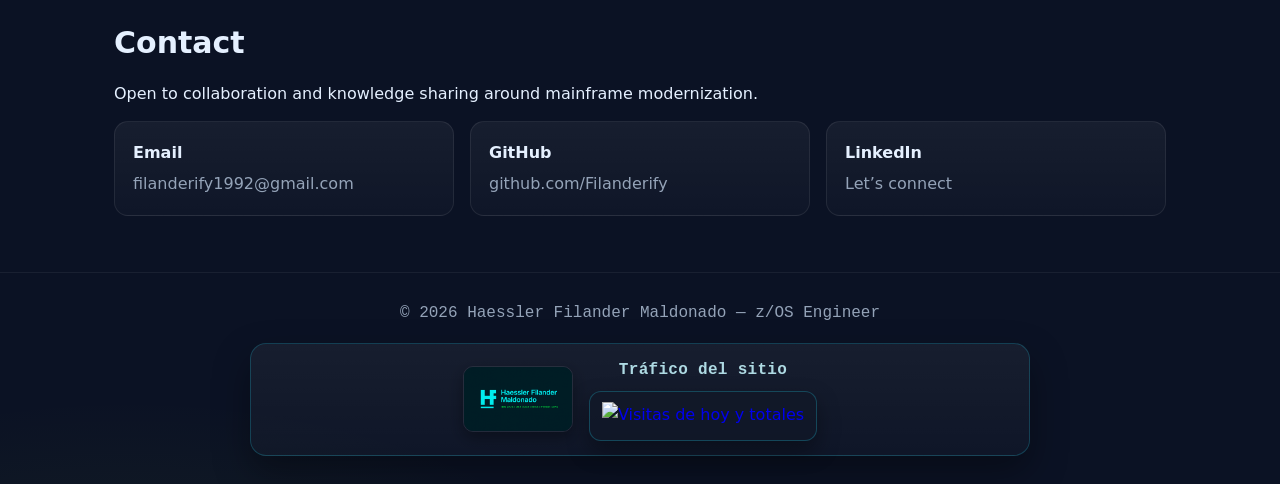
==== commit 96213b4a: "feat: contador hits.sh + tarjeta visual (logo + visitas) y fix mix-blend-mode" ====
--- a/index.html
+++ b/index.html
@@ -11,7 +11,7 @@
   <meta http-equiv="Content-Security-Policy" content="
     default-src 'self';
     script-src 'self' https://cdn.credly.com;
-    img-src 'self' https://images.credly.com data:;
+    img-src 'self' https://images.credly.com https://hits.sh data:;
     style-src 'self' 'unsafe-inline';
     connect-src 'self' https://www.credly.com https://cdn.credly.com;
     frame-src https://www.credly.com;
@@ -332,6 +332,21 @@
 
   <footer class="footer">
     <p class="mono">© <span id="year"></span> Haessler Filander Maldonado — z/OS Engineer</p>
+    <!-- Tarjeta visual (logo + contador) -->
+    <div class="visits-card">
+      <img class="visits-logo" src="img/og-cover.jpg" alt="Haessler Filander Maldonado — z/OS Engineer">
+
+      <div class="visits-info">
+        <div class="visits-title mono">Tráfico del sitio</div>
+
+        <!-- Contenedor glass del badge -->
+        <a class="visits-badge" href="https://hits.sh/filanderify.github.io/" target="_blank" rel="noopener">
+          <img
+            src="https://hits.sh/filanderify.github.io.svg?view=today-total&style=for-the-badge&label=VISITAS&color=22d3ee&labelColor=0f172a"
+            alt="Visitas de hoy y totales">
+        </a>
+      </div>
+    </div>
   </footer>
 
   <!-- Tu JS sin inline (compatible con CSP) -->
--- a/style.css
+++ b/style.css
@@ -76,7 +76,7 @@
   background: linear-gradient(to bottom, rgba(5,10,20,.6), rgba(5,10,20,.85));
 }
 .grid-overlay{
-  position:absolute; inset:0; opacity:.18; mix-blend:screen;
+  position:absolute; inset:0; opacity:.18; mix-blend-mode:screen;
   background-image:
     linear-gradient(rgba(34,211,238,.15) 1px, transparent 1px),
     linear-gradient(90deg, rgba(34,211,238,.15) 1px, transparent 1px);
@@ -194,3 +194,58 @@
   .hero { min-height: 68vh; }
   .project-card img{ height: 160px; }
 }
+
+/* ===== Card de visitas (logo + badge) ===== */
+.visits-card{
+  display:flex; gap:16px; align-items:center; justify-content:center;
+  margin:16px auto 0;
+  max-width: 780px; padding:14px;
+  border-radius:16px;
+  background: linear-gradient(180deg, rgba(255,255,255,.05), rgba(255,255,255,.02));
+  border:1px solid rgba(34,211,238,.22);
+  box-shadow: 0 16px 36px rgba(0,0,0,.35);
+}
+
+.visits-left{ flex:0 0 auto }
+.visits-logo{
+  display:block;
+  width: 110px; height: 66px;             /* tamaño compacto tipo banner */
+  object-fit: cover; object-position: center;
+  border-radius:10px;
+  box-shadow: 0 6px 16px rgba(0,0,0,.35);
+  border:1px solid rgba(255,255,255,.08);
+  filter: saturate(1.05) contrast(1.02);
+}
+
+.visits-right{ flex:1 1 auto; min-width: 0 }
+.visits-title{
+  color:#bfeff7; letter-spacing:.3px; font-weight:700; margin-bottom:8px;
+  opacity:.9
+}
+.visits-row{ display:flex; flex-wrap:wrap; gap:10px; align-items:center }
+
+/* Badge contenedor: “glass” + hover suave */
+.visits-badge{
+  display:inline-flex; align-items:center; justify-content:center;
+  padding:10px 12px; border-radius:12px;
+  background: rgba(17,24,39,.55);
+  border:1px solid rgba(34,211,238,.25);
+  box-shadow: 0 10px 22px rgba(0,0,0,.35);
+  transition: transform .18s ease, box-shadow .18s ease, filter .18s ease;
+  text-decoration:none;
+}
+.visits-badge:hover{
+  transform: translateY(-2px);
+  box-shadow: 0 14px 34px rgba(0,0,0,.45);
+  filter: brightness(1.04);
+}
+.visits-badge img{ display:block; height:28px }
+
+/* Responsive */
+@media (max-width: 560px){
+  .visits-card{ flex-direction: column; align-items: stretch; }
+  .visits-left{ display:flex; justify-content:center }
+  .visits-logo{ border-radius:50%; width:90px; height:90px; object-fit:cover; }
+  .visits-title{ text-align:center }
+  .visits-row{ justify-content:center }
+}
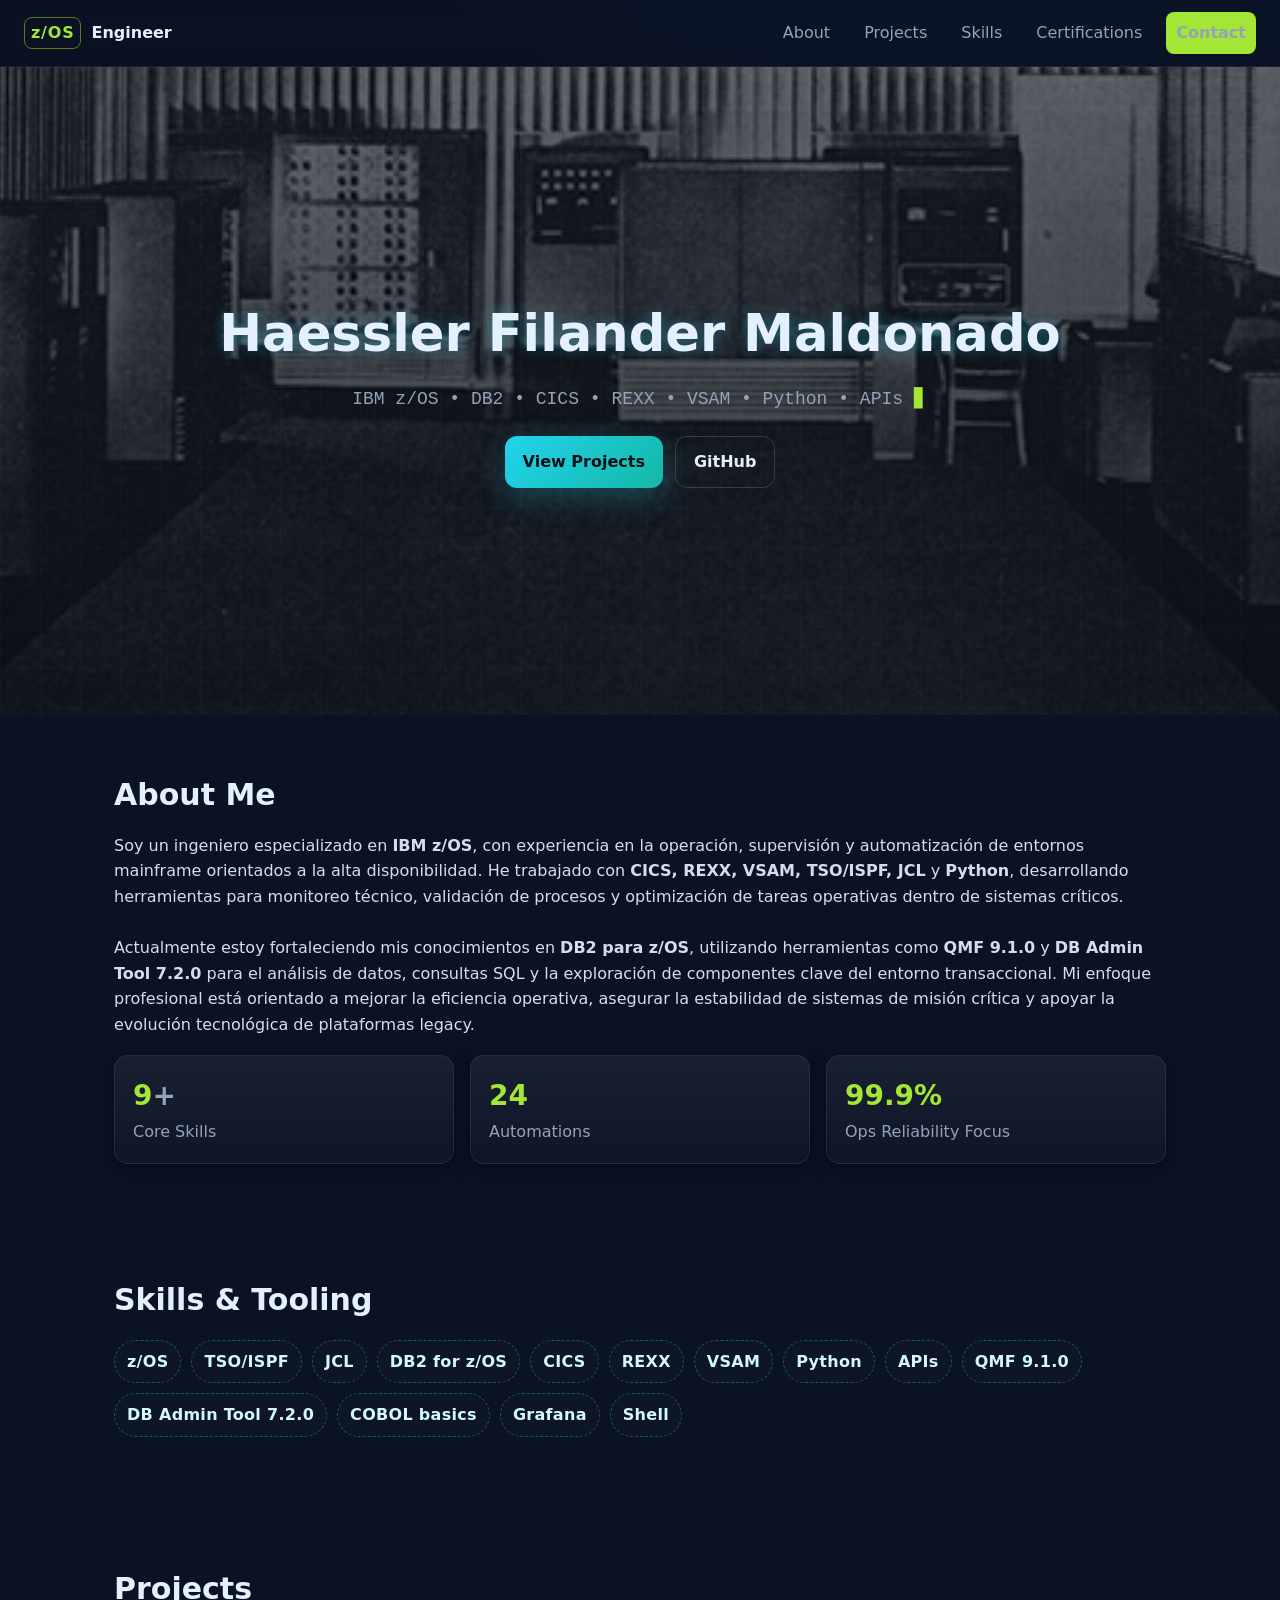
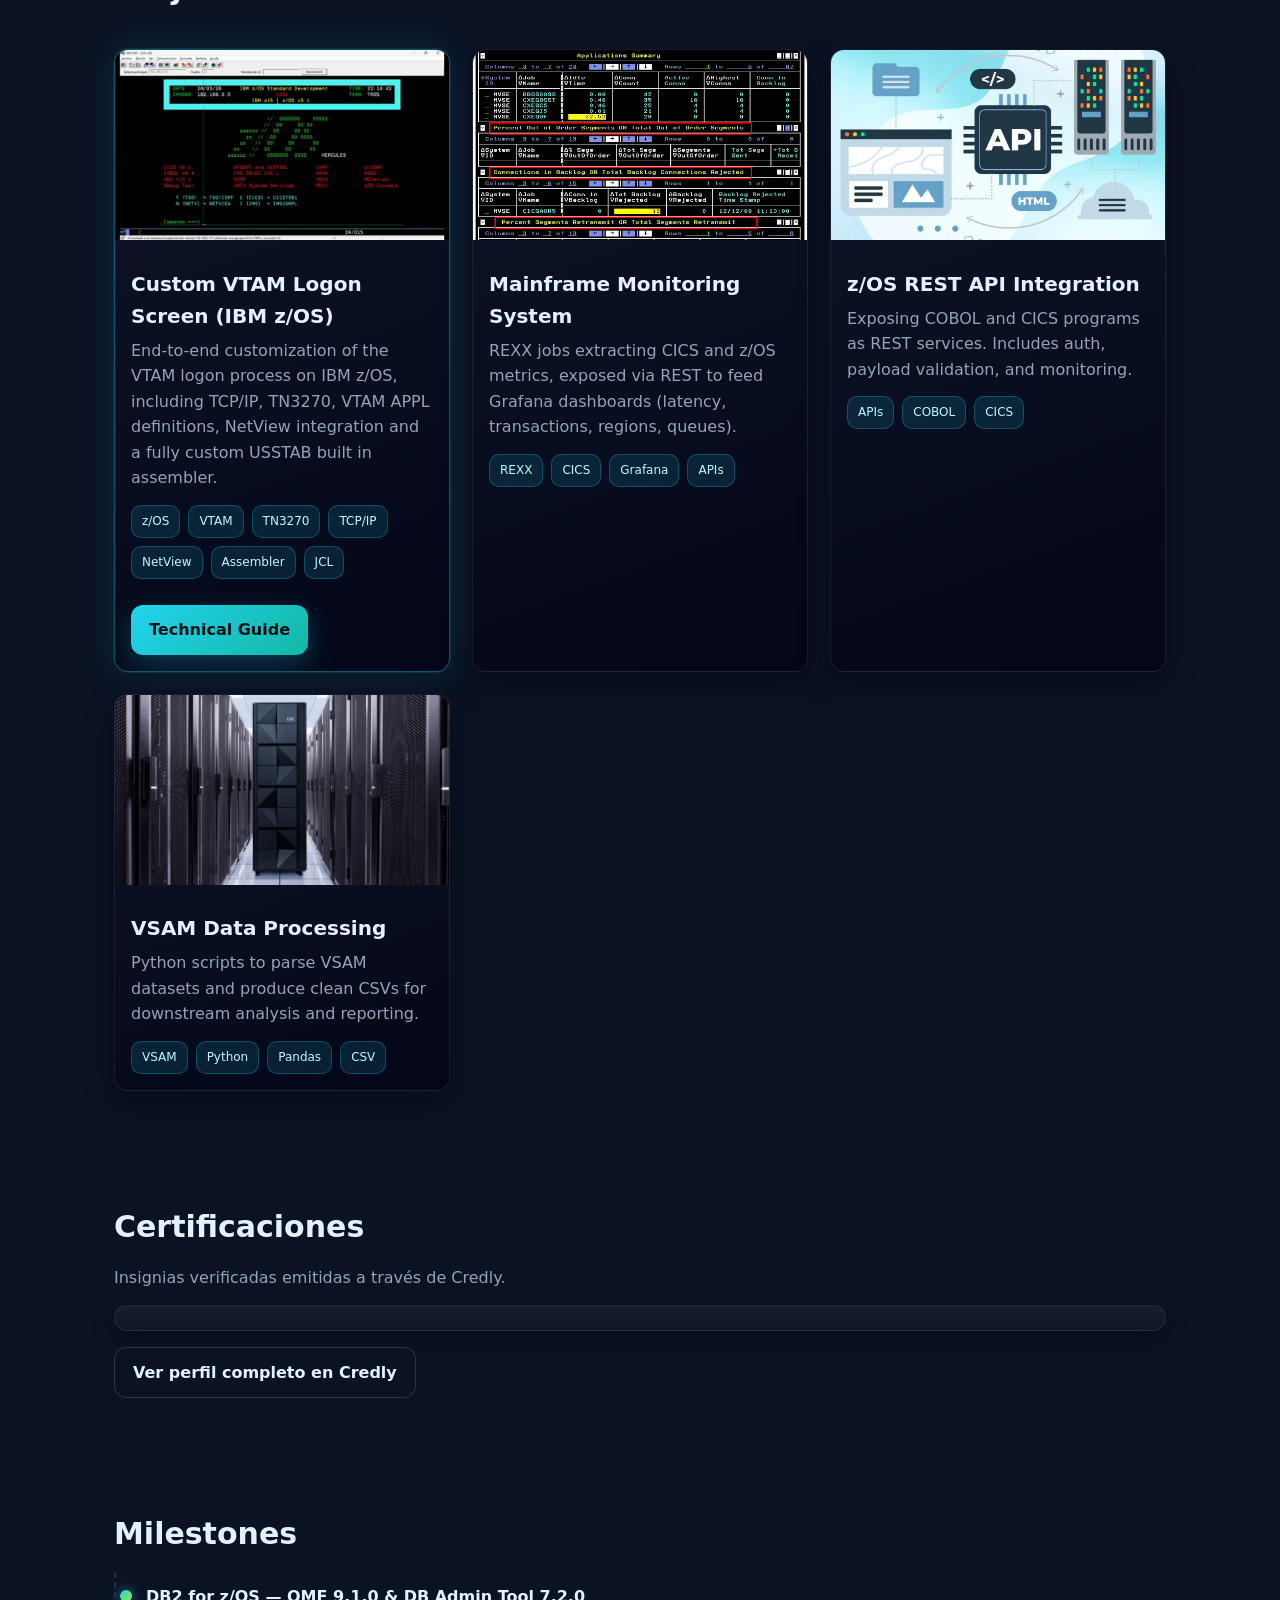
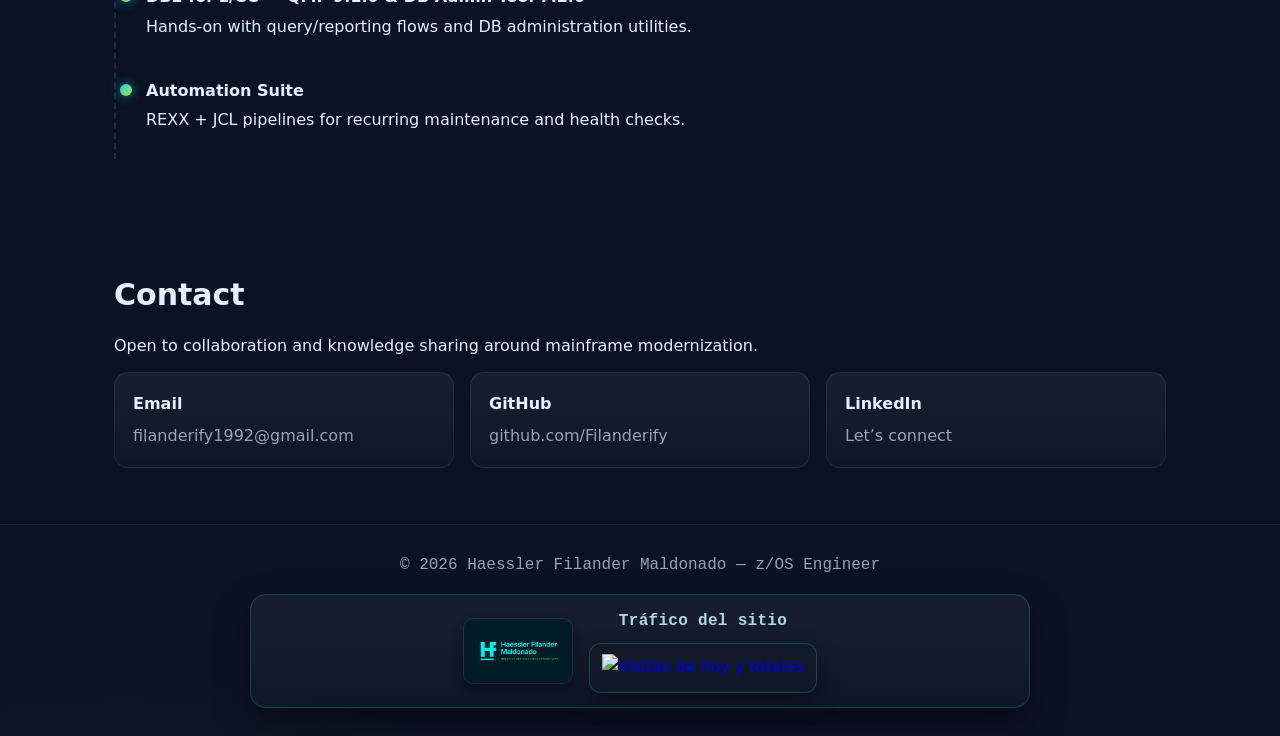
==== commit 65a6245b: "Restore VTAM Logon project link on portfolio homepage" ====
--- a/index.html
+++ b/index.html
@@ -125,6 +125,38 @@
     <section id="projects" class="wrap projects" aria-labelledby="projects-title">
       <h2 id="projects-title">Projects</h2>
 
+      <article class="project-card project-featured">
+        <picture>
+          <img src="img/vtam-logon.gif" alt="Custom VTAM Logon Screen on IBM z/OS" loading="lazy" />
+        </picture>
+
+        <div class="project-body">
+          <h3>Custom VTAM Logon Screen (IBM z/OS)</h3>
+
+          <p>
+            End-to-end customization of the VTAM logon process on IBM z/OS,
+            including TCP/IP, TN3270, VTAM APPL definitions, NetView integration
+            and a fully custom USSTAB built in assembler.
+          </p>
+
+          <div class="chips">
+            <span>z/OS</span>
+            <span>VTAM</span>
+            <span>TN3270</span>
+            <span>TCP/IP</span>
+            <span>NetView</span>
+            <span>Assembler</span>
+            <span>JCL</span>
+          </div>
+          <br>
+          <div class="project-links">
+            <a href="vtam-logon.html" class="btn btn-primary">
+              Technical Guide
+            </a>
+          </div>
+        </div>
+      </article>
+
       <article class="project-card">
         <picture>
           <img src="img/monitoring.jpg" alt="Mainframe monitoring dashboard" loading="lazy" />
--- a/style.css
+++ b/style.css
@@ -119,6 +119,9 @@
 
 /* ===== Projects ===== */
 .projects{display:grid; grid-template-columns: repeat(auto-fit, minmax(280px, 1fr)); gap:22px}
+.projects h2 {
+  grid-column: 1 / -1;
+}
 .project-card{
   display:flex; flex-direction:column; border-radius: var(--radius); overflow:hidden;
   background: linear-gradient(160deg, rgba(15,23,42,.9), rgba(2,6,23,.9));
@@ -248,4 +251,10 @@
   .visits-logo{ border-radius:50%; width:90px; height:90px; object-fit:cover; }
   .visits-title{ text-align:center }
   .visits-row{ justify-content:center }
-}+}
+.project-featured {
+  border: 1px solid rgba(34,211,238,.35);
+  box-shadow:
+    0 0 0 1px rgba(34,211,238,.1),
+    0 0 40px rgba(34,211,238,.12);
+}
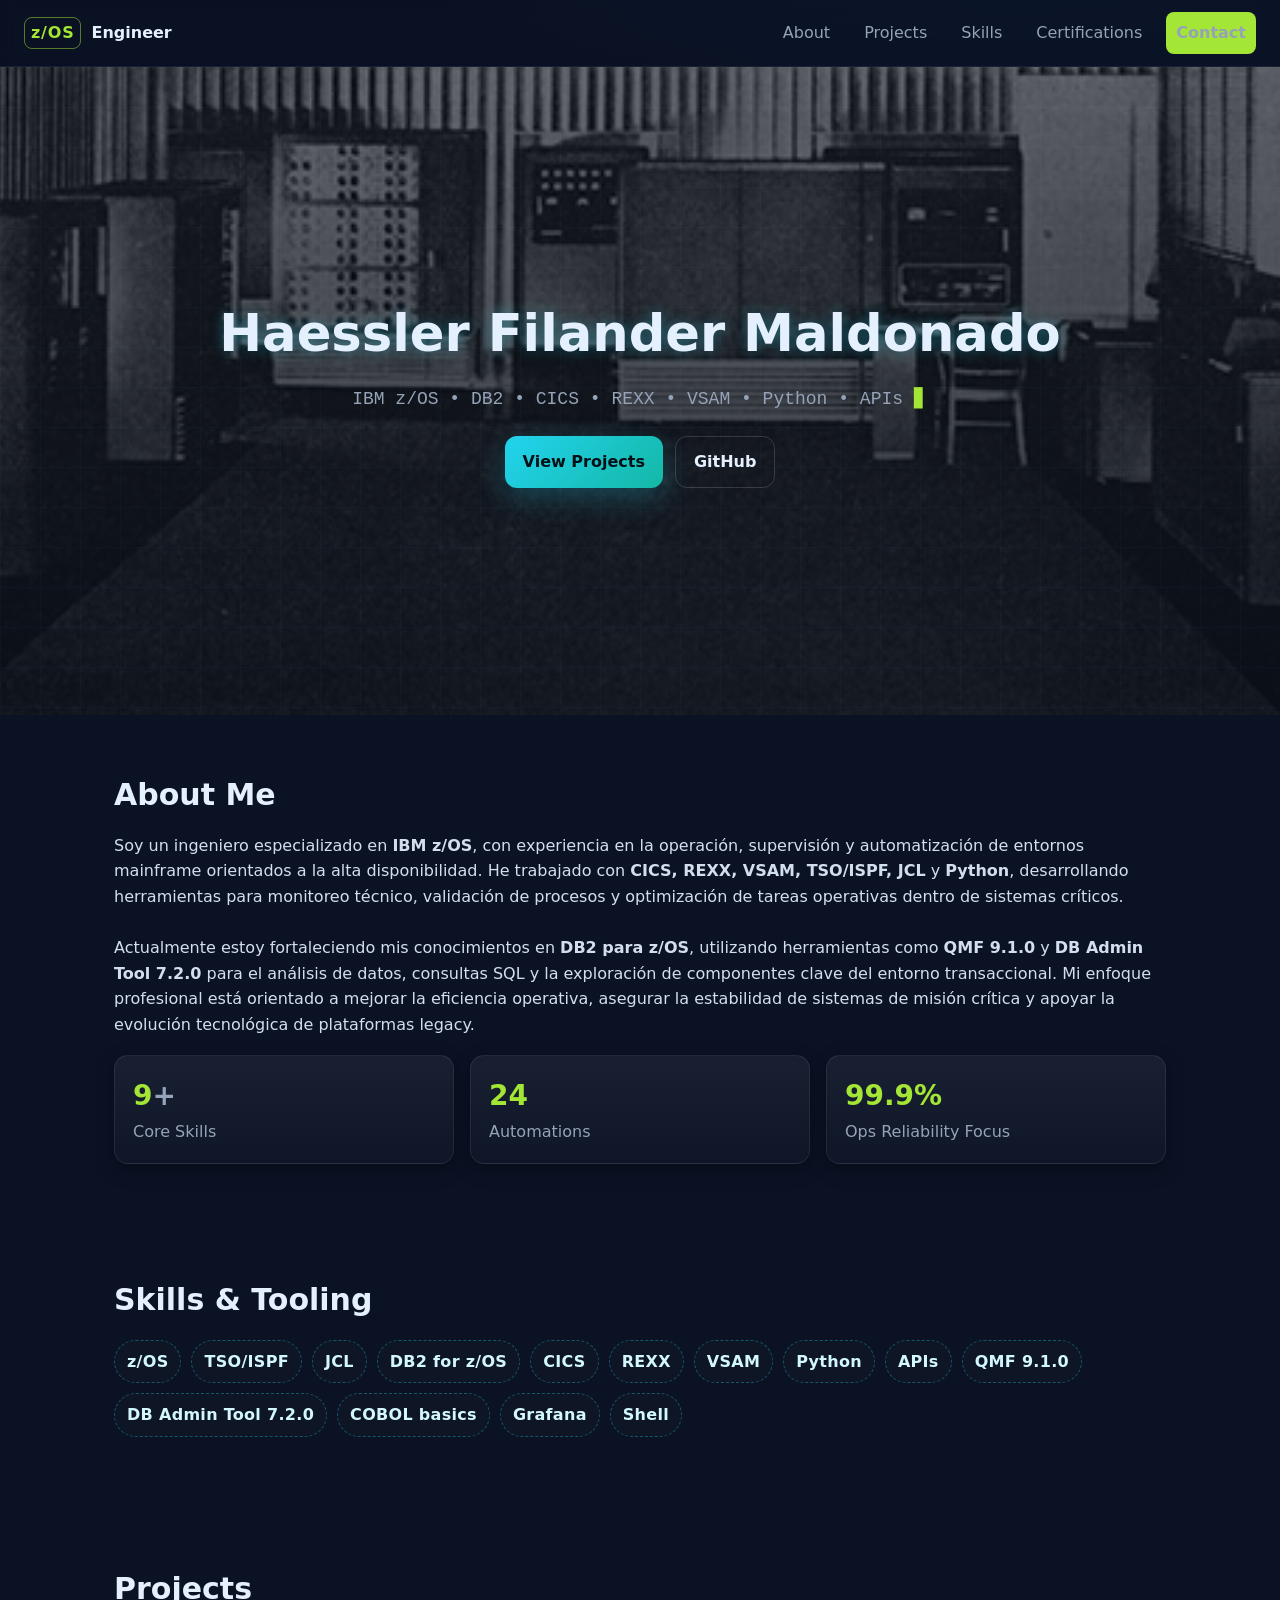
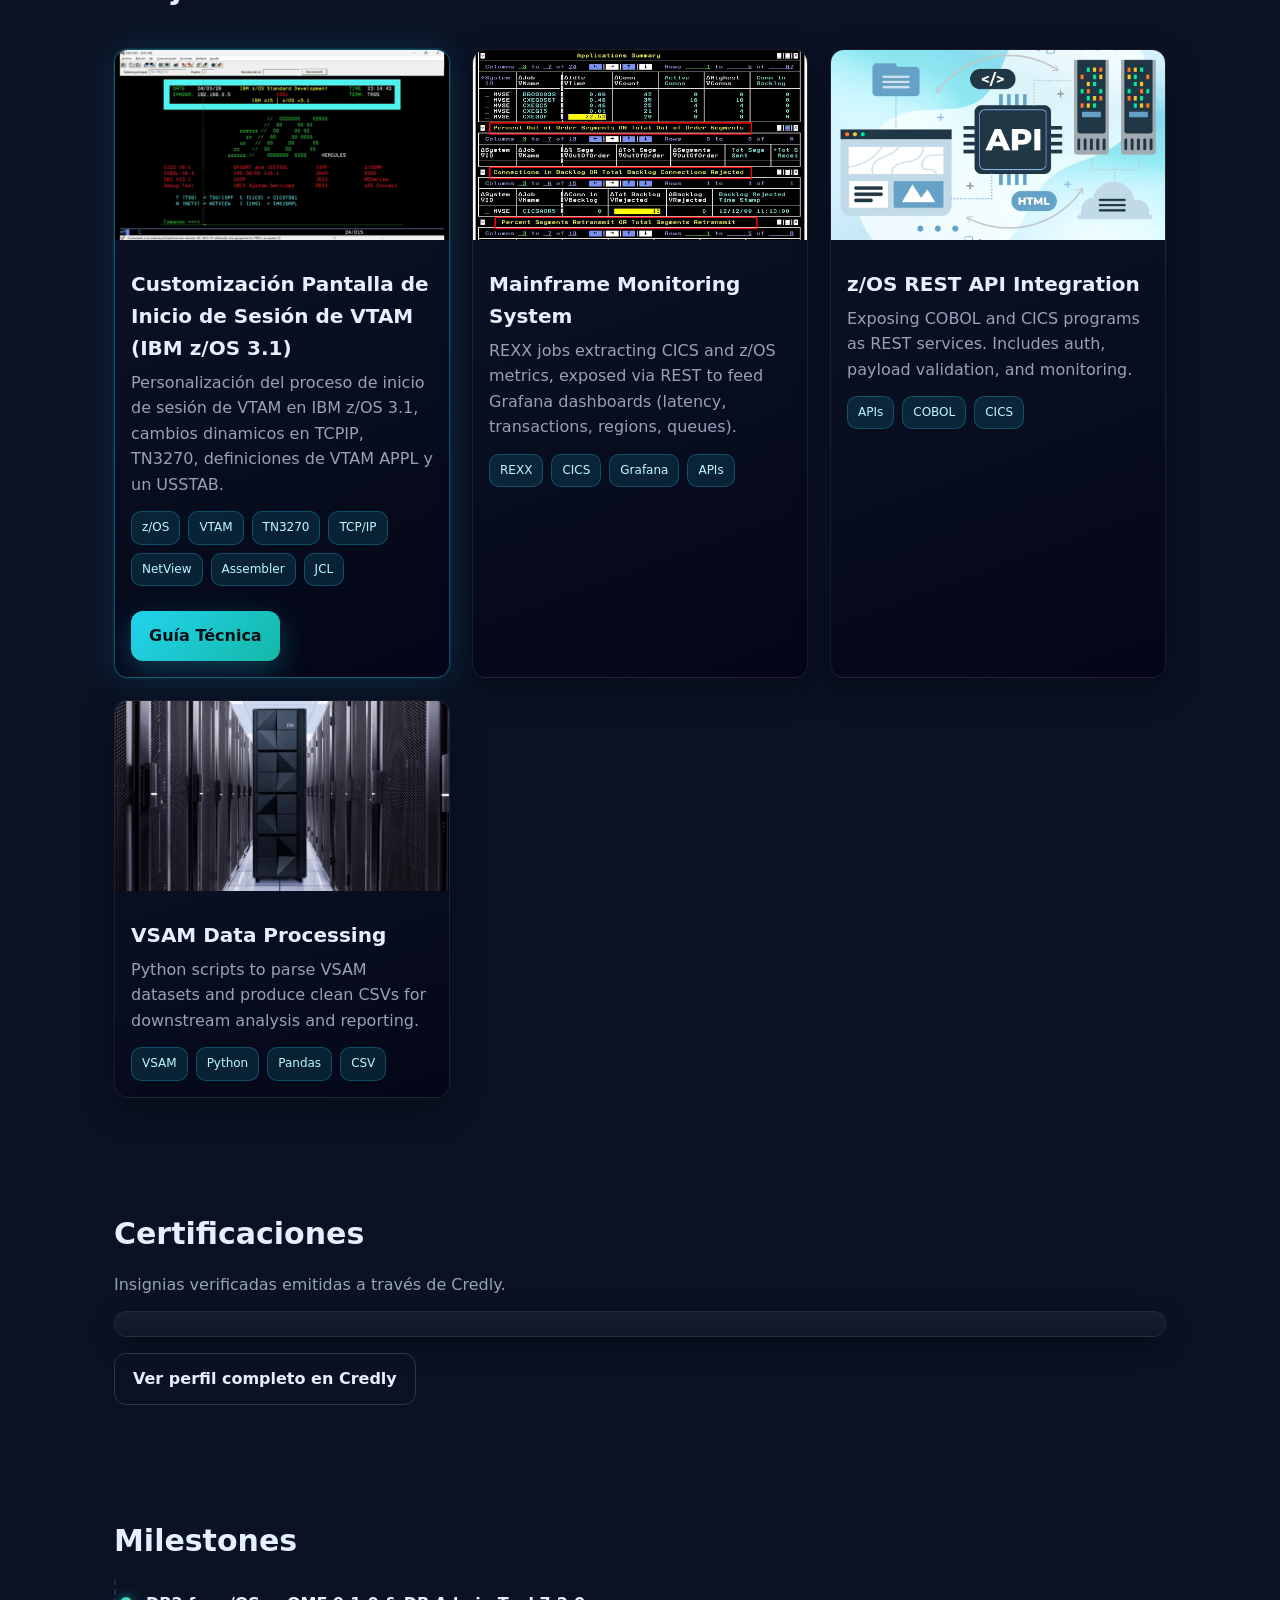
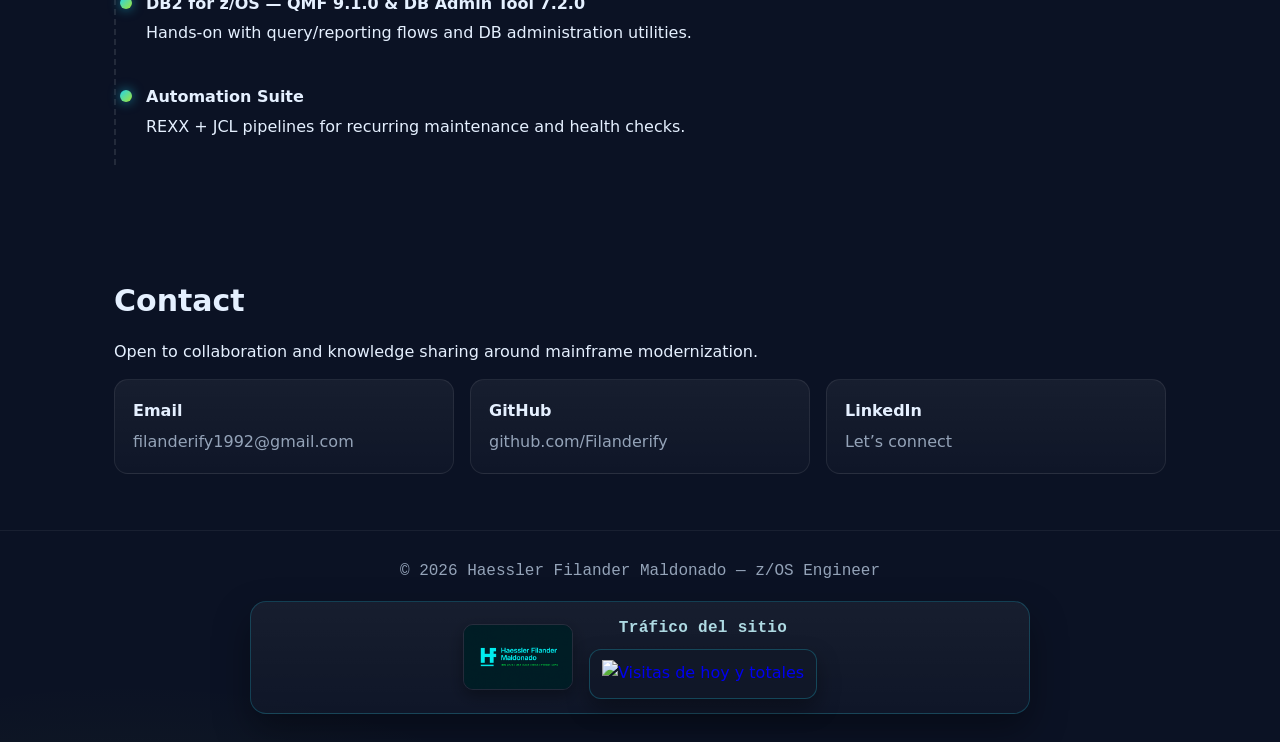
==== commit b9e05549: "Add VTAM Logon technical guide with USSTAB and JCL downloads" ====
--- a/index.html
+++ b/index.html
@@ -131,12 +131,13 @@
         </picture>
 
         <div class="project-body">
-          <h3>Custom VTAM Logon Screen (IBM z/OS)</h3>
+          <h3>Customización Pantalla de Inicio de Sesión
+            de VTAM (IBM z/OS 3.1)</h3>
 
           <p>
-            End-to-end customization of the VTAM logon process on IBM z/OS,
-            including TCP/IP, TN3270, VTAM APPL definitions, NetView integration
-            and a fully custom USSTAB built in assembler.
+            Personalización del proceso de inicio de sesión 
+            de VTAM en IBM z/OS 3.1, cambios dinamicos en TCPIP, 
+            TN3270, definiciones de VTAM APPL y un USSTAB.
           </p>
 
           <div class="chips">
@@ -151,7 +152,7 @@
           <br>
           <div class="project-links">
             <a href="vtam-logon.html" class="btn btn-primary">
-              Technical Guide
+              Guía Técnica
             </a>
           </div>
         </div>
--- a/style.css
+++ b/style.css
@@ -258,3 +258,22 @@
     0 0 0 1px rgba(34,211,238,.1),
     0 0 40px rgba(34,211,238,.12);
 }
+/* ===== Code blocks ===== */
+.code-block {
+  background: #020617;
+  border: 1px solid rgba(34,211,238,.25);
+  border-radius: 12px;
+  padding: 16px;
+  margin: 20px 0;
+  overflow-x: auto;
+  box-shadow: inset 0 0 0 1px rgba(255,255,255,.04);
+}
+
+.code-block code {
+  font-family: ui-monospace, SFMono-Regular, Menlo, Monaco, Consolas, monospace;
+  font-size: 14px;
+  color: #a3e635; /* 3270 green */
+  line-height: 1.5;
+  display: block;
+  white-space: pre;
+}
